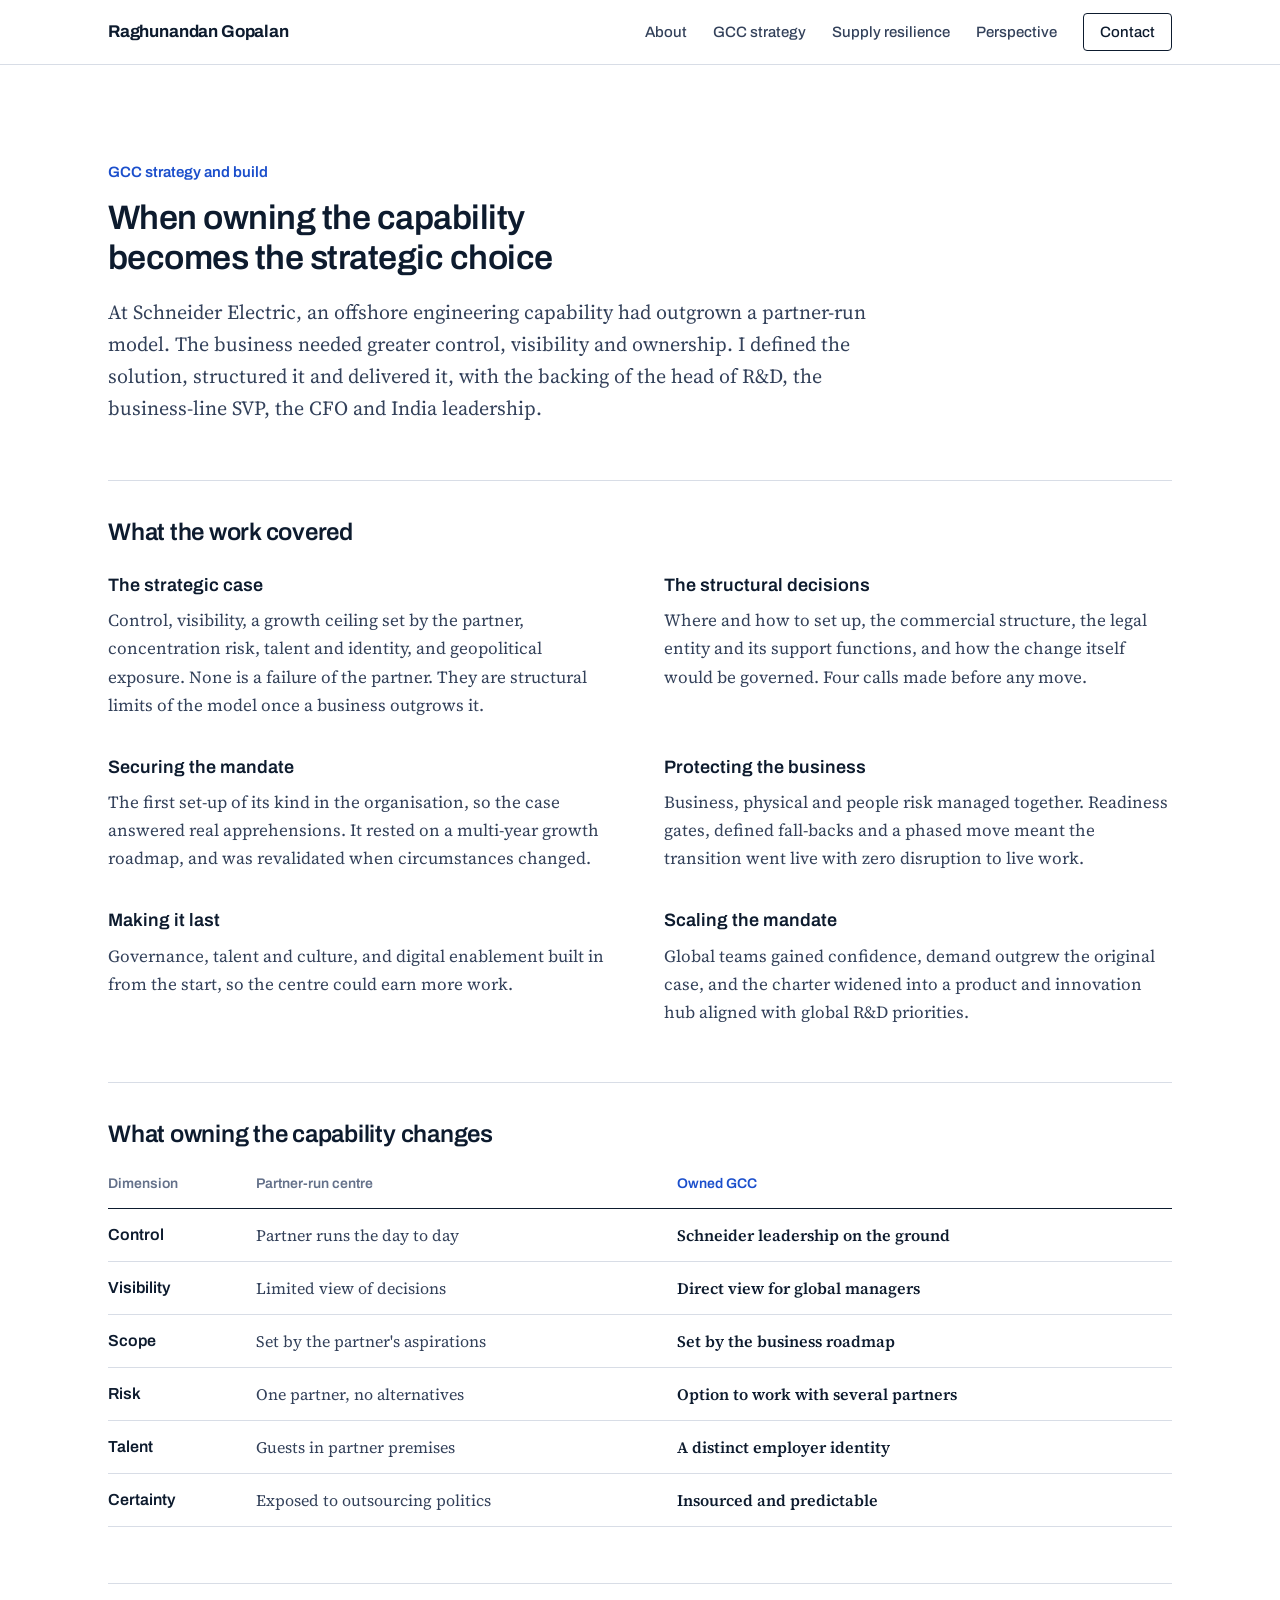
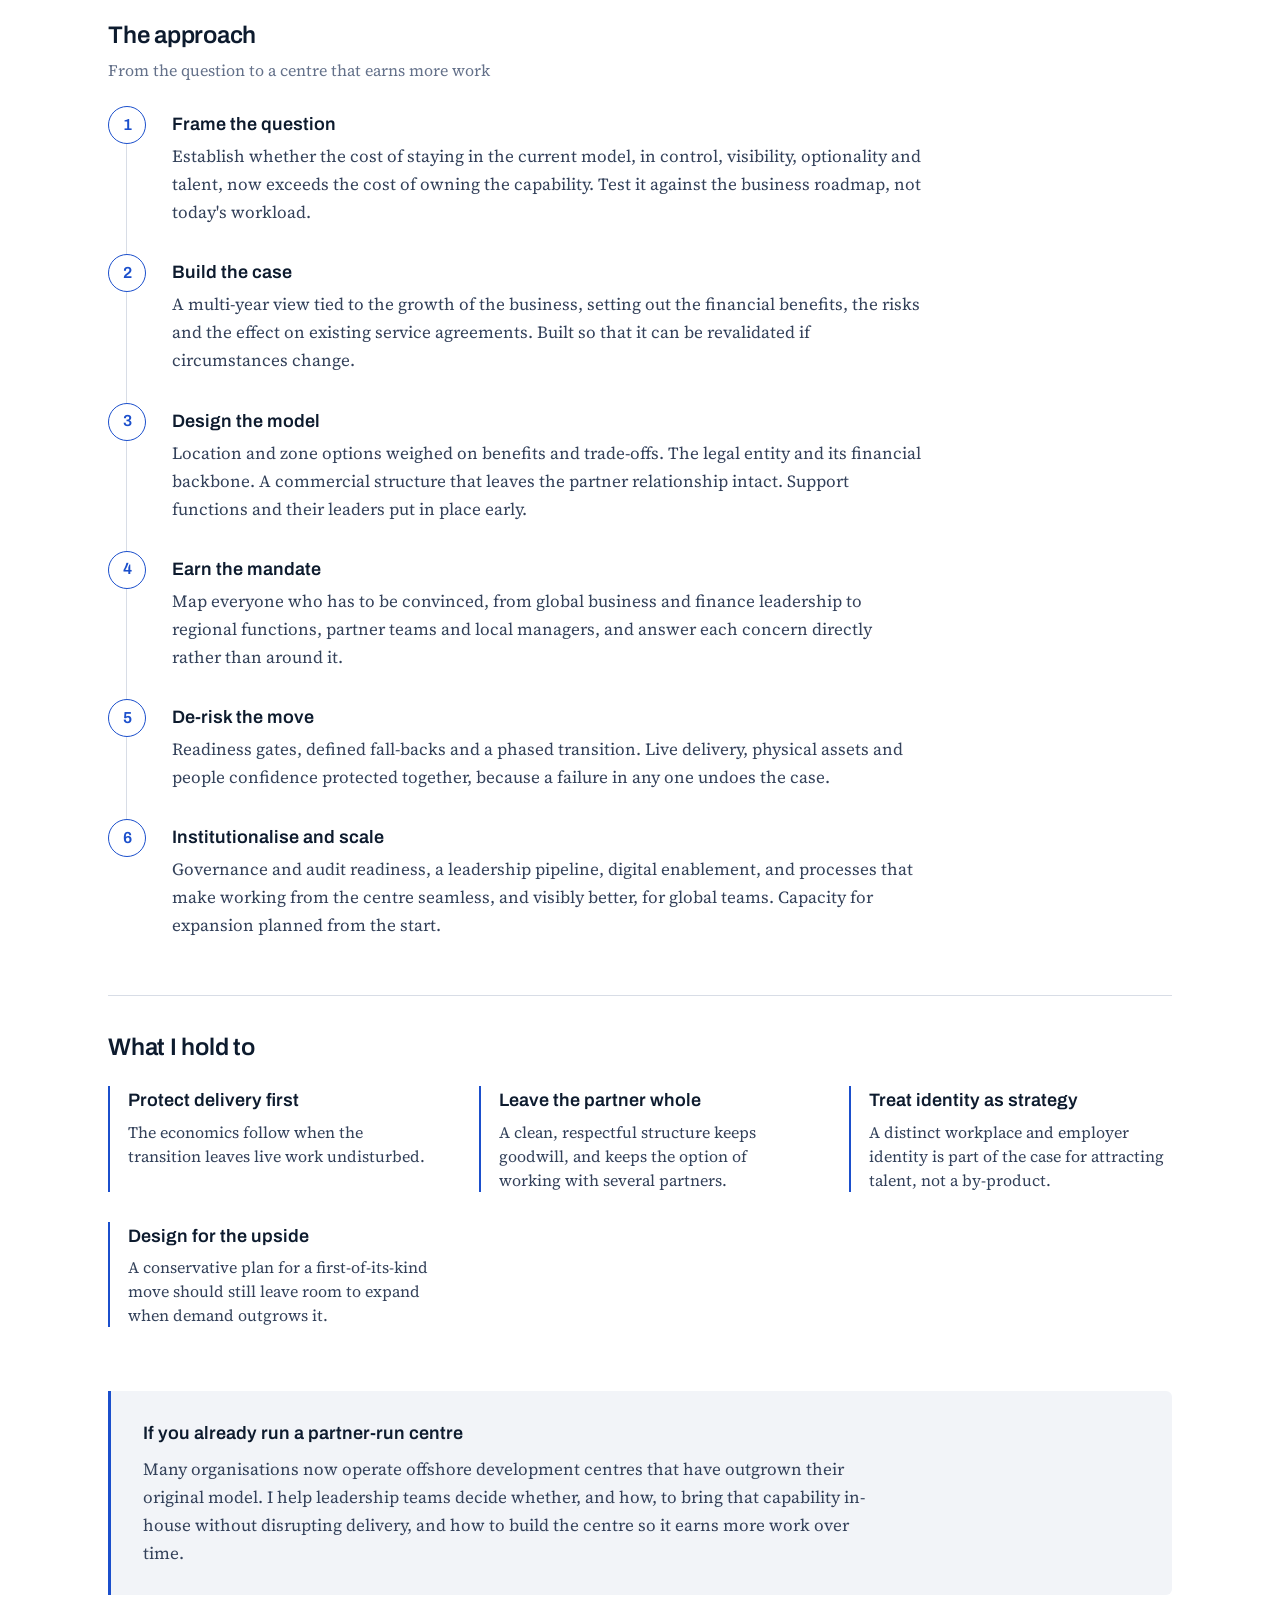
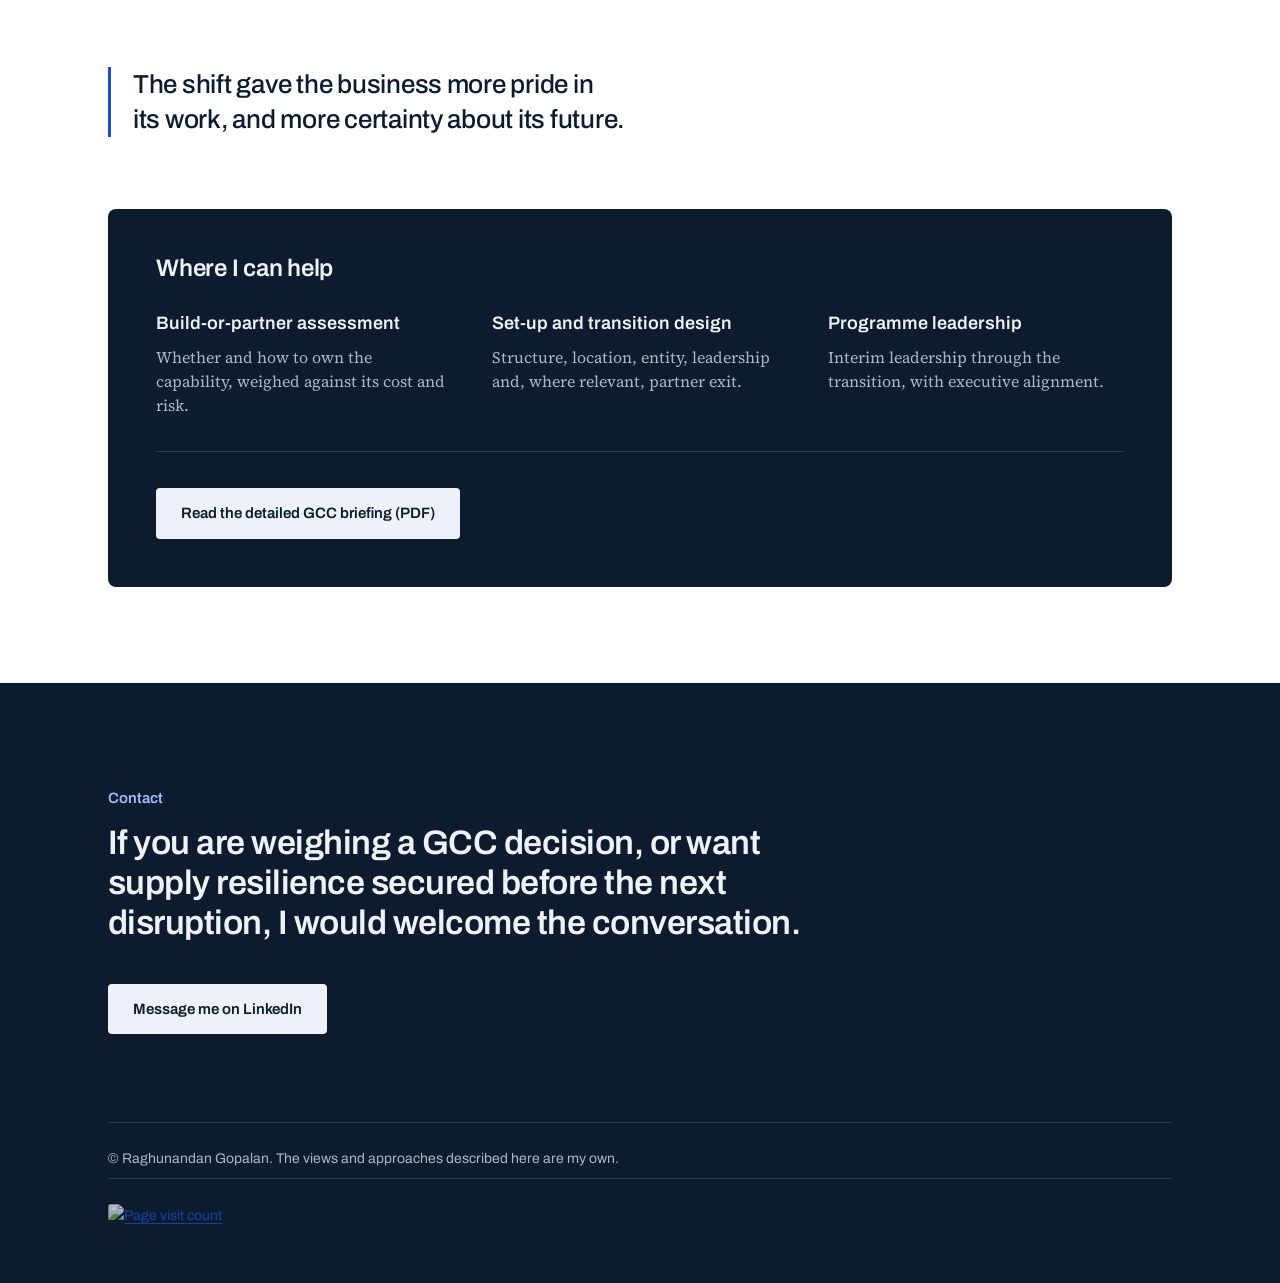
==== gcc.html @ fed74bd0 "Add files via upload" ====
<!doctype html>
<html lang="en">
<head>
<meta charset="utf-8">
<meta name="viewport" content="width=device-width, initial-scale=1">
<title>GCC Strategy and Build | Raghunandan Gopalan</title>
<meta name="description" content="How Schneider Electric moved a business line’s India work from a partner-run centre to an owned Global Capability Center, and the approach behind it.">
<meta name="color-scheme" content="light dark">
<link rel="icon" href="data:image/svg+xml,%3Csvg xmlns='http://www.w3.org/2000/svg' viewBox='0 0 64 64'%3E%3Crect width='64' height='64' rx='10' fill='%230D1B2E'/%3E%3Ctext x='32' y='42' font-family='Arial,sans-serif' font-weight='700' font-size='26' fill='%23fff' text-anchor='middle'%3ERG%3C/text%3E%3C/svg%3E">
<link rel="preconnect" href="https://fonts.googleapis.com">
<link rel="preconnect" href="https://fonts.gstatic.com" crossorigin>
<link href="https://fonts.googleapis.com/css2?family=Archivo:wght@500;600;700&family=Source+Serif+4:opsz,wght@8..60,400;8..60,600&display=swap" rel="stylesheet">
<style>
:root{--paper:#fff;--wash:#F2F4F8;--ink:#0D1B2E;--body:#33415A;--muted:#64718A;--rule:#D8DDE6;--accent:#1B4FCC;--on-accent:#fff;--deep:#0D1B2E;--on-deep:#EEF2F8;--on-deep-muted:#A9B6CB;--deep-rule:#2A3A54;--deep-accent:#9DBBFF}
@media (prefers-color-scheme:dark){:root{--paper:#0B1420;--wash:#101C2C;--ink:#EEF2F8;--body:#C0CADA;--muted:#8E9BB2;--rule:#233349;--accent:#9DBBFF;--on-accent:#0B1420;--deep:#070E18}}
*{box-sizing:border-box;margin:0;padding:0}
html{scroll-behavior:smooth;-webkit-text-size-adjust:100%}
@media (prefers-reduced-motion:reduce){html{scroll-behavior:auto}}
body{background:var(--paper);color:var(--body);font-family:'Source Serif 4',Georgia,serif;font-size:18px;line-height:1.65}
h1,h2,h3,strong,dt,th,.btn,.kicker,.top,.small{font-family:'Archivo','Helvetica Neue',Arial,sans-serif}
h1,h2,h3,strong,dt{color:var(--ink)}
a{color:var(--accent);text-underline-offset:3px}
main a:not(.btn),footer a:not(.btn){text-decoration:underline}
.areas a,.next a{text-decoration:none}
.areas a .go{text-decoration:underline}
:focus-visible{outline:2px solid var(--accent);outline-offset:3px;border-radius:2px}
.wrap{max-width:1120px;margin:0 auto;padding:0 28px}
[id]{scroll-margin-top:84px}

.top{position:sticky;top:0;z-index:10;background:var(--paper);border-bottom:1px solid var(--rule);font-size:15px}
.top .wrap{display:flex;justify-content:space-between;align-items:center;gap:20px;min-height:64px}
.top a{text-decoration:none;color:var(--body)}
.top a:hover{color:var(--accent)}
.top .name{font-weight:700;color:var(--ink);font-size:17px;letter-spacing:-.01em}
.top nav{display:flex;align-items:center;gap:26px;font-weight:500}
.top nav a.pill{border:1px solid var(--ink);color:var(--ink);padding:7px 16px;border-radius:4px}
.top nav a.pill:hover{background:var(--ink);color:var(--paper)}

.hero{background:var(--deep);color:var(--on-deep-muted)}
.hero .wrap{padding-top:84px;padding-bottom:88px}
.hero .role{font-family:'Archivo',sans-serif;font-weight:500;font-size:16px;color:var(--deep-accent);margin-bottom:22px}
h1{color:var(--on-deep);font-weight:600;font-size:clamp(32px,4.2vw,48px);line-height:1.12;letter-spacing:-.02em;max-width:19em;text-wrap:balance}
.hero .lead{color:var(--on-deep-muted);margin-top:30px}
.lead{font-size:clamp(18px,1.6vw,20px);line-height:1.6;max-width:40em}
.cta{display:flex;flex-wrap:wrap;gap:14px;margin-top:40px}
.btn{display:inline-block;font-weight:600;font-size:15.5px;text-decoration:none;padding:13px 24px;border-radius:4px;border:1.5px solid transparent}
.btn.primary{background:var(--accent);color:var(--on-accent)}
.btn.primary:hover{filter:brightness(1.12)}
.btn.light{background:var(--on-deep);color:#0D1B2E}
.btn.light:hover{background:#fff}
.btn.ghost{border-color:var(--deep-rule);color:var(--on-deep)}
.btn.ghost:hover{border-color:var(--on-deep)}

section{padding:96px 0}
.tint{background:var(--wash)}
.kicker{font-weight:600;font-size:15px;color:var(--accent);margin-bottom:14px}
h2{font-weight:600;font-size:clamp(26px,3vw,34px);line-height:1.18;letter-spacing:-.015em;max-width:24em;margin-bottom:18px;text-wrap:balance}
h3{font-weight:600;font-size:24px;line-height:1.25;letter-spacing:-.01em}

.areas{display:grid;grid-template-columns:1fr 1fr;margin-top:56px;border-top:2px solid var(--ink)}
.areas a{display:block;text-decoration:none;color:inherit;padding:32px 40px 34px 0;border-bottom:1px solid var(--rule)}
.areas a+a{padding-left:40px;padding-right:0;border-left:1px solid var(--rule)}
.areas h3{font-size:24px;margin-bottom:10px}
.areas a:hover h3{color:var(--accent)}
.areas p{font-size:17px}
.areas .result{margin-top:18px;font-family:'Archivo',sans-serif;font-weight:600;font-size:15px;color:var(--ink)}
.areas .go{display:inline-block;margin-top:16px;font-family:'Archivo',sans-serif;font-weight:600;font-size:15px;color:var(--accent);text-decoration:underline;text-underline-offset:4px}

.row{display:grid;grid-template-columns:minmax(0,1fr);gap:24px;margin-top:56px;padding-top:36px;border-top:1px solid var(--rule)}
.row-head p{font-size:16px;line-height:1.45;color:var(--muted);margin-top:8px}
.facts{display:grid;grid-template-columns:1fr 1fr;gap:34px 48px}
.facts dt{font-weight:600;font-size:18px;margin-bottom:6px}
.facts dd{font-size:17px}
.steps{list-style:none;counter-reset:s;max-width:48em}
.steps li{counter-increment:s;display:grid;grid-template-columns:44px minmax(0,1fr);gap:20px;padding-bottom:28px;position:relative}
.steps li::before{content:counter(s);font-family:'Archivo',sans-serif;font-weight:600;font-size:16px;width:36px;height:36px;border:1.5px solid var(--accent);color:var(--accent);background:var(--paper);border-radius:50%;display:flex;align-items:center;justify-content:center;position:relative;z-index:1}
.tint .steps li::before{background:var(--wash)}
.steps li::after{content:"";position:absolute;left:17.5px;top:36px;bottom:0;width:1px;background:var(--rule)}
.steps li:last-child{padding-bottom:0}.steps li:last-child::after{display:none}
.steps strong{display:block;font-size:18px;font-weight:600;line-height:36px}
.steps p{font-size:17px}
.principles{list-style:none;display:grid;grid-template-columns:repeat(auto-fit,minmax(280px,1fr));gap:30px 48px}
.principles li{border-left:2px solid var(--accent);padding-left:18px}
.principles strong{display:block;font-size:18px;font-weight:600;margin-bottom:4px}
.principles span{display:block;font-size:16.5px;line-height:1.55}
.table-scroll{overflow-x:auto}
.levers{width:100%;min-width:560px;border-collapse:collapse;font-size:16.5px;line-height:1.5}
.levers th,.levers td{text-align:left;vertical-align:top;padding:14px 20px 14px 0;border-bottom:1px solid var(--rule)}
.levers thead th{font-size:14px;font-weight:600;color:var(--muted);border-bottom:1.5px solid var(--ink);padding-top:0}
.levers td:first-child{font-family:'Archivo',sans-serif;font-weight:600;color:var(--ink);white-space:nowrap}
.note{margin-top:64px;background:var(--wash);border-left:3px solid var(--accent);padding:28px 32px;border-radius:0 6px 6px 0}
.note strong{display:block;font-size:18px;margin-bottom:6px}
.note p{max-width:44em;font-size:17px}
.callout{margin:72px 0 0;font-family:'Archivo',sans-serif;font-weight:500;font-size:clamp(21px,2.2vw,26px);line-height:1.35;letter-spacing:-.01em;color:var(--ink);max-width:30em;border-left:3px solid var(--accent);padding-left:22px;text-wrap:balance}
.panel{margin-top:72px;background:var(--deep);color:var(--on-deep-muted);border-radius:8px;padding:44px 48px 48px}
.panel h3{color:var(--on-deep);font-size:24px;margin-bottom:26px}
.help{list-style:none;display:grid;grid-template-columns:repeat(auto-fit,minmax(220px,1fr));gap:28px 40px;margin-bottom:36px;padding-bottom:34px;border-bottom:1px solid var(--deep-rule)}
.help strong{display:block;color:var(--on-deep);font-size:18px;font-weight:600;margin-bottom:6px}
.help span{display:block;font-size:16.5px;line-height:1.55}

.split{display:grid;grid-template-columns:minmax(0,1fr);gap:18px}
.split h2{margin:0}
.split p{max-width:40em}.split p+p{margin-top:18px}

footer{background:var(--deep);color:var(--on-deep-muted);padding:104px 0 56px}
footer .kicker{color:var(--deep-accent)}
footer h2{color:var(--on-deep);max-width:26em}
footer .small{margin-top:88px;padding-top:24px;border-top:1px solid var(--deep-rule);font-size:14px}

@media (max-width:860px){
  body{font-size:17px}
  .wrap{padding:0 22px}
  .top nav{gap:16px}.top nav a.hide-s{display:none}
  .hero .wrap{padding-top:64px;padding-bottom:72px}
  section{padding:64px 0}
  .areas{grid-template-columns:1fr}
  .areas a,.areas a+a{padding:28px 0;border-left:0}
  .row,.split{grid-template-columns:minmax(0,1fr);gap:22px}
  .row{margin-top:48px}
  .facts{grid-template-columns:1fr;gap:26px}
  .panel{padding:30px 24px 32px}
  .note{padding:24px 22px}
  footer{padding:72px 0 40px}
}

.flow{list-style:none;display:grid;grid-template-columns:repeat(4,minmax(0,1fr));gap:40px}
.flow li{position:relative;border:1px solid var(--rule);border-radius:6px;padding:20px 20px 22px;background:var(--paper)}
.flow li:not(:last-child)::after{content:"";position:absolute;right:-27px;top:50%;width:11px;height:11px;border-top:2px solid var(--accent);border-right:2px solid var(--accent);transform:translateY(-50%) rotate(45deg)}
.flow li:last-child{background:var(--deep);border-color:var(--deep);color:var(--on-deep-muted)}
.flow li:last-child strong{color:var(--on-deep)}
.flow strong{display:block;font-size:17px;font-weight:600;line-height:1.3;margin-bottom:8px}
.flow span{display:block;font-size:16px;line-height:1.5}
.figure-note{margin-top:22px;font-size:17px;max-width:46em}
.compare td:last-child{color:var(--ink);font-weight:600}
.compare thead th:last-child{color:var(--accent)}
@media (max-width:860px){.flow{grid-template-columns:1fr;gap:34px}.flow li:not(:last-child)::after{right:auto;left:50%;top:auto;bottom:-23px;transform:translateX(-50%) rotate(135deg)}}

/* one type scale for both pages */
body{font-size:17px}
strong{font-weight:600}
.facts dt,.steps strong,.principles strong,.flow strong,.help strong,.next strong,.note strong{font-size:18px;font-weight:600}
.prose p{max-width:46em}.prose p+p{margin-top:18px}
.facts dd,.steps p,.note p,.split p,.prose p,.figure-note,.areas p{font-size:17px;line-height:1.65}
.principles span,.help span,.flow span,.next span,.levers,.glance dd,.row-head p{font-size:16px;line-height:1.5}
.kicker,.hero .role,.top,.btn,.areas .go,.areas .result{font-size:15px;line-height:1.5}
.hero .role{font-weight:600}
</style>
</head>
<body id="top">
<header class="top"><div class="wrap">
  <a class="name" href="index.html">Raghunandan Gopalan</a>
  <nav aria-label="Pages">
    <a class="hide-s" href="index.html">About</a>
    <a class="hide-s" href="gcc.html" aria-current="page">GCC strategy</a>
    <a class="hide-s" href="supply.html">Supply resilience</a>
    <a class="hide-s" href="perspective.html">Perspective</a>
    <a class="pill" href="#contact">Contact</a>
  </nav>
</div></header>
<main>
<section class="area"><div class="wrap">
<p class="kicker">GCC strategy and build</p><h2>When owning the capability becomes the strategic choice</h2><p class="lead">At Schneider Electric, an offshore engineering capability had outgrown a partner-run model. The business needed greater control, visibility and ownership. I defined the solution, structured it and delivered it, with the backing of the head of R&amp;D, the business-line SVP, the CFO and India leadership.</p>
<div class="row"><div class="row-head"><h3>What the work covered</h3></div><div class="row-body"><dl class="facts"><div><dt>The strategic case</dt><dd>Control, visibility, a growth ceiling set by the partner, concentration risk, talent and identity, and geopolitical exposure. None is a failure of the partner. They are structural limits of the model once a business outgrows it.</dd></div><div><dt>The structural decisions</dt><dd>Where and how to set up, the commercial structure, the legal entity and its support functions, and how the change itself would be governed. Four calls made before any move.</dd></div><div><dt>Securing the mandate</dt><dd>The first set-up of its kind in the organisation, so the case answered real apprehensions. It rested on a multi-year growth roadmap, and was revalidated when circumstances changed.</dd></div><div><dt>Protecting the business</dt><dd>Business, physical and people risk managed together. Readiness gates, defined fall-backs and a phased move meant the transition went live with zero disruption to live work.</dd></div><div><dt>Making it last</dt><dd>Governance, talent and culture, and digital enablement built in from the start, so the centre could earn more work.</dd></div><div><dt>Scaling the mandate</dt><dd>Global teams gained confidence, demand outgrew the original case, and the charter widened into a product and innovation hub aligned with global R&amp;D priorities.</dd></div></dl></div></div>
<div class="row"><div class="row-head"><h3>What owning the capability changes</h3></div><div class="row-body"><div class="table-scroll"><table class="levers compare">
<thead><tr><th scope="col">Dimension</th><th scope="col">Partner-run centre</th><th scope="col">Owned GCC</th></tr></thead><tbody>
<tr><td>Control</td><td>Partner runs the day to day</td><td>Schneider leadership on the ground</td></tr>
<tr><td>Visibility</td><td>Limited view of decisions</td><td>Direct view for global managers</td></tr>
<tr><td>Scope</td><td>Set by the partner's aspirations</td><td>Set by the business roadmap</td></tr>
<tr><td>Risk</td><td>One partner, no alternatives</td><td>Option to work with several partners</td></tr>
<tr><td>Talent</td><td>Guests in partner premises</td><td>A distinct employer identity</td></tr>
<tr><td>Certainty</td><td>Exposed to outsourcing politics</td><td>Insourced and predictable</td></tr>
</tbody></table></div></div></div>
<div class="row"><div class="row-head"><h3>The approach</h3><p>From the question to a centre that earns more work</p></div><div class="row-body"><ol class="steps"><li><div><strong>Frame the question</strong><p>Establish whether the cost of staying in the current model, in control, visibility, optionality and talent, now exceeds the cost of owning the capability. Test it against the business roadmap, not today's workload.</p></div></li><li><div><strong>Build the case</strong><p>A multi-year view tied to the growth of the business, setting out the financial benefits, the risks and the effect on existing service agreements. Built so that it can be revalidated if circumstances change.</p></div></li><li><div><strong>Design the model</strong><p>Location and zone options weighed on benefits and trade-offs. The legal entity and its financial backbone. A commercial structure that leaves the partner relationship intact. Support functions and their leaders put in place early.</p></div></li><li><div><strong>Earn the mandate</strong><p>Map everyone who has to be convinced, from global business and finance leadership to regional functions, partner teams and local managers, and answer each concern directly rather than around it.</p></div></li><li><div><strong>De-risk the move</strong><p>Readiness gates, defined fall-backs and a phased transition. Live delivery, physical assets and people confidence protected together, because a failure in any one undoes the case.</p></div></li><li><div><strong>Institutionalise and scale</strong><p>Governance and audit readiness, a leadership pipeline, digital enablement, and processes that make working from the centre seamless, and visibly better, for global teams. Capacity for expansion planned from the start.</p></div></li></ol></div></div>
<div class="row"><div class="row-head"><h3>What I hold to</h3></div><div class="row-body"><ul class="principles"><li><strong>Protect delivery first</strong><span>The economics follow when the transition leaves live work undisturbed.</span></li><li><strong>Leave the partner whole</strong><span>A clean, respectful structure keeps goodwill, and keeps the option of working with several partners.</span></li><li><strong>Treat identity as strategy</strong><span>A distinct workplace and employer identity is part of the case for attracting talent, not a by-product.</span></li><li><strong>Design for the upside</strong><span>A conservative plan for a first-of-its-kind move should still leave room to expand when demand outgrows it.</span></li></ul></div></div>
<aside class="note"><strong>If you already run a partner-run centre</strong><p>Many organisations now operate offshore development centres that have outgrown their original model. I help leadership teams decide whether, and how, to bring that capability in-house without disrupting delivery, and how to build the centre so it earns more work over time.</p></aside>
<blockquote class="callout">The shift gave the business more pride in its work, and more certainty about its future.</blockquote>
<div class="panel"><h3>Where I can help</h3><ul class="help"><li><strong>Build-or-partner assessment</strong><span>Whether and how to own the capability, weighed against its cost and risk.</span></li><li><strong>Set-up and transition design</strong><span>Structure, location, entity, leadership and, where relevant, partner exit.</span></li><li><strong>Programme leadership</strong><span>Interim leadership through the transition, with executive alignment.</span></li></ul><a class="btn light" href="assets/Raghunandan-Gopalan-GCC-Briefing.pdf">Read the detailed GCC briefing (PDF)</a></div>
</div></section>
</main>
<footer id="contact"><div class="wrap">
  <p class="kicker">Contact</p>
  <h2>If you are weighing a GCC decision, or want supply resilience secured before the next disruption, I would welcome the conversation.</h2>
  <div class="cta"><a class="btn light" href="https://www.linkedin.com/in/raghug/" rel="noopener">Message me on LinkedIn</a></div>
  <p class="small">&copy; Raghunandan Gopalan. The views and approaches described here are my own.</p>
  <p class="small" style="margin-top:8px">
    <a href="https://hits.sh/raghu-gopalan.github.io/gcc.html/" style="opacity:.75" rel="noopener">
      <img src="https://hits.sh/raghu-gopalan.github.io/gcc.html.svg?view=total&amp;style=flat-square&amp;label=page%20visits&amp;color=1b4fcc" alt="Page visit count" style="vertical-align:middle;height:16px;border-radius:3px">
    </a>
  </p>
</div></footer>
</body>
</html>
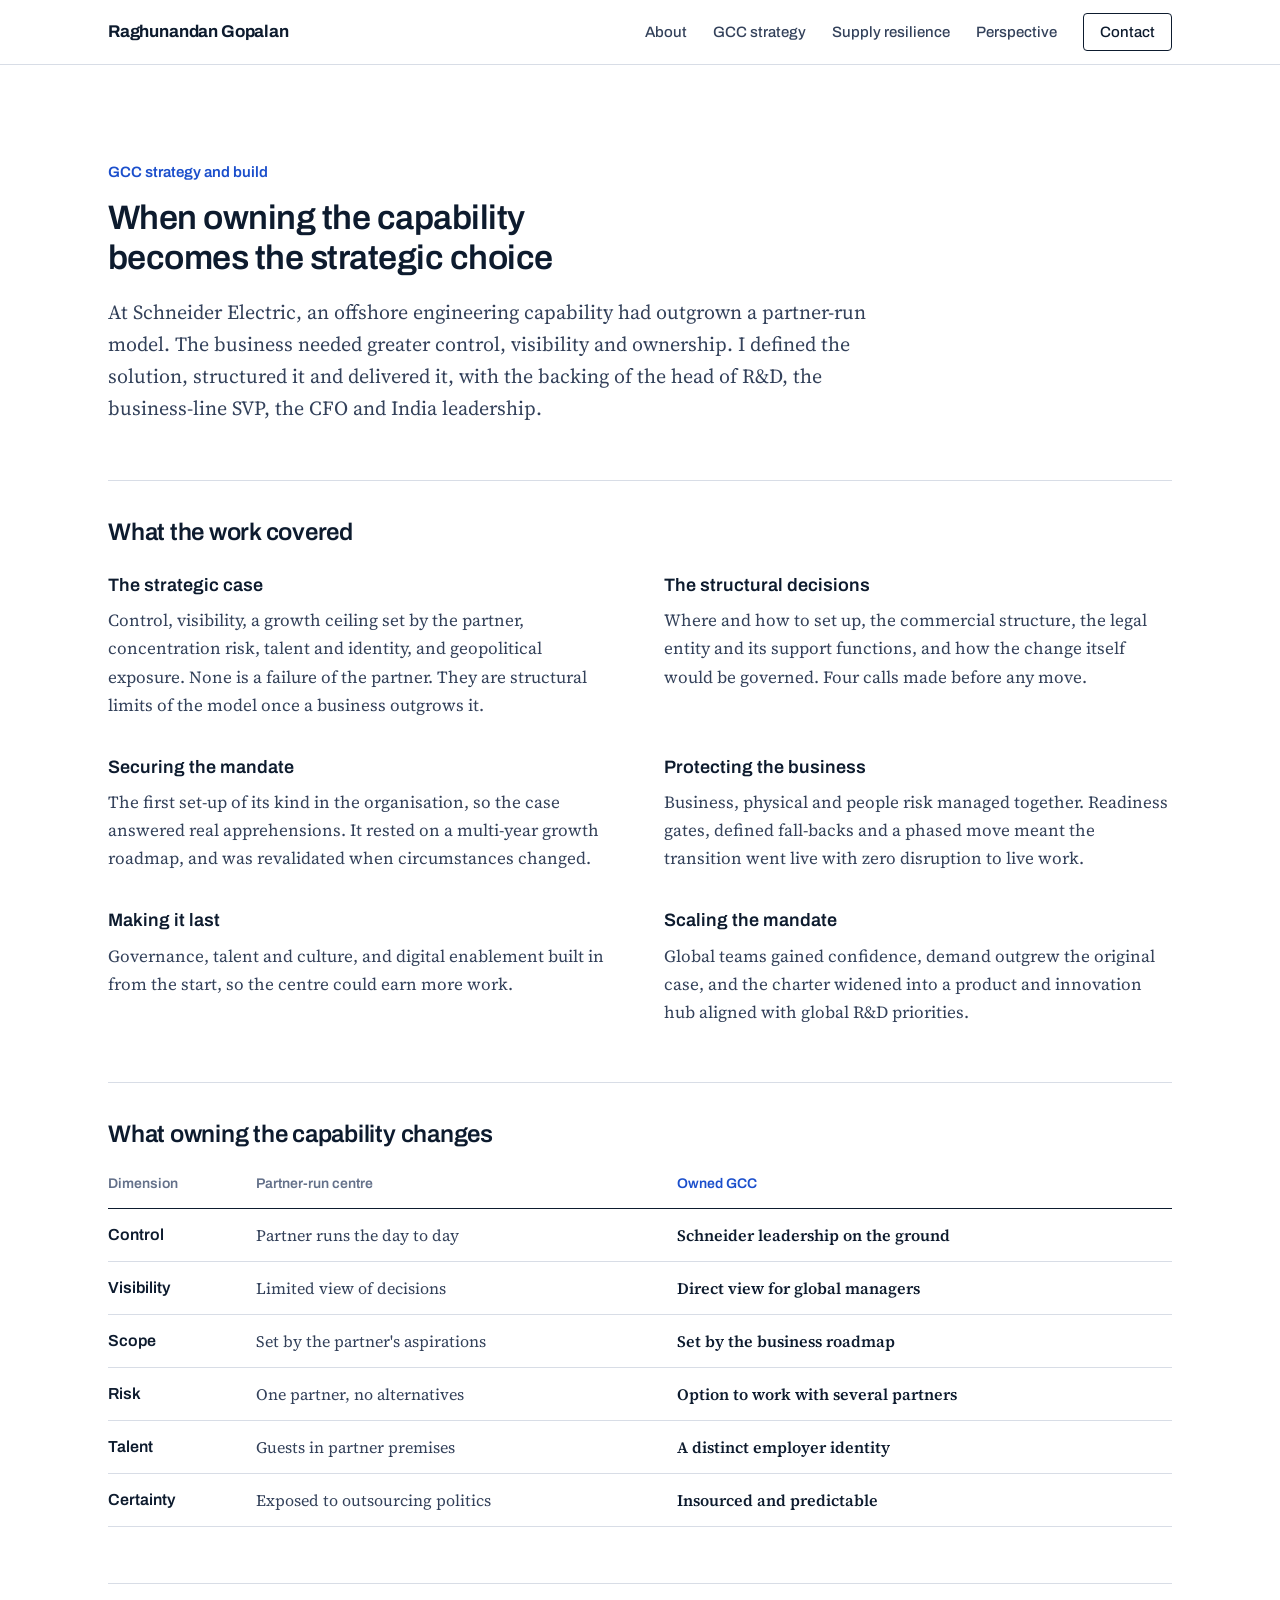
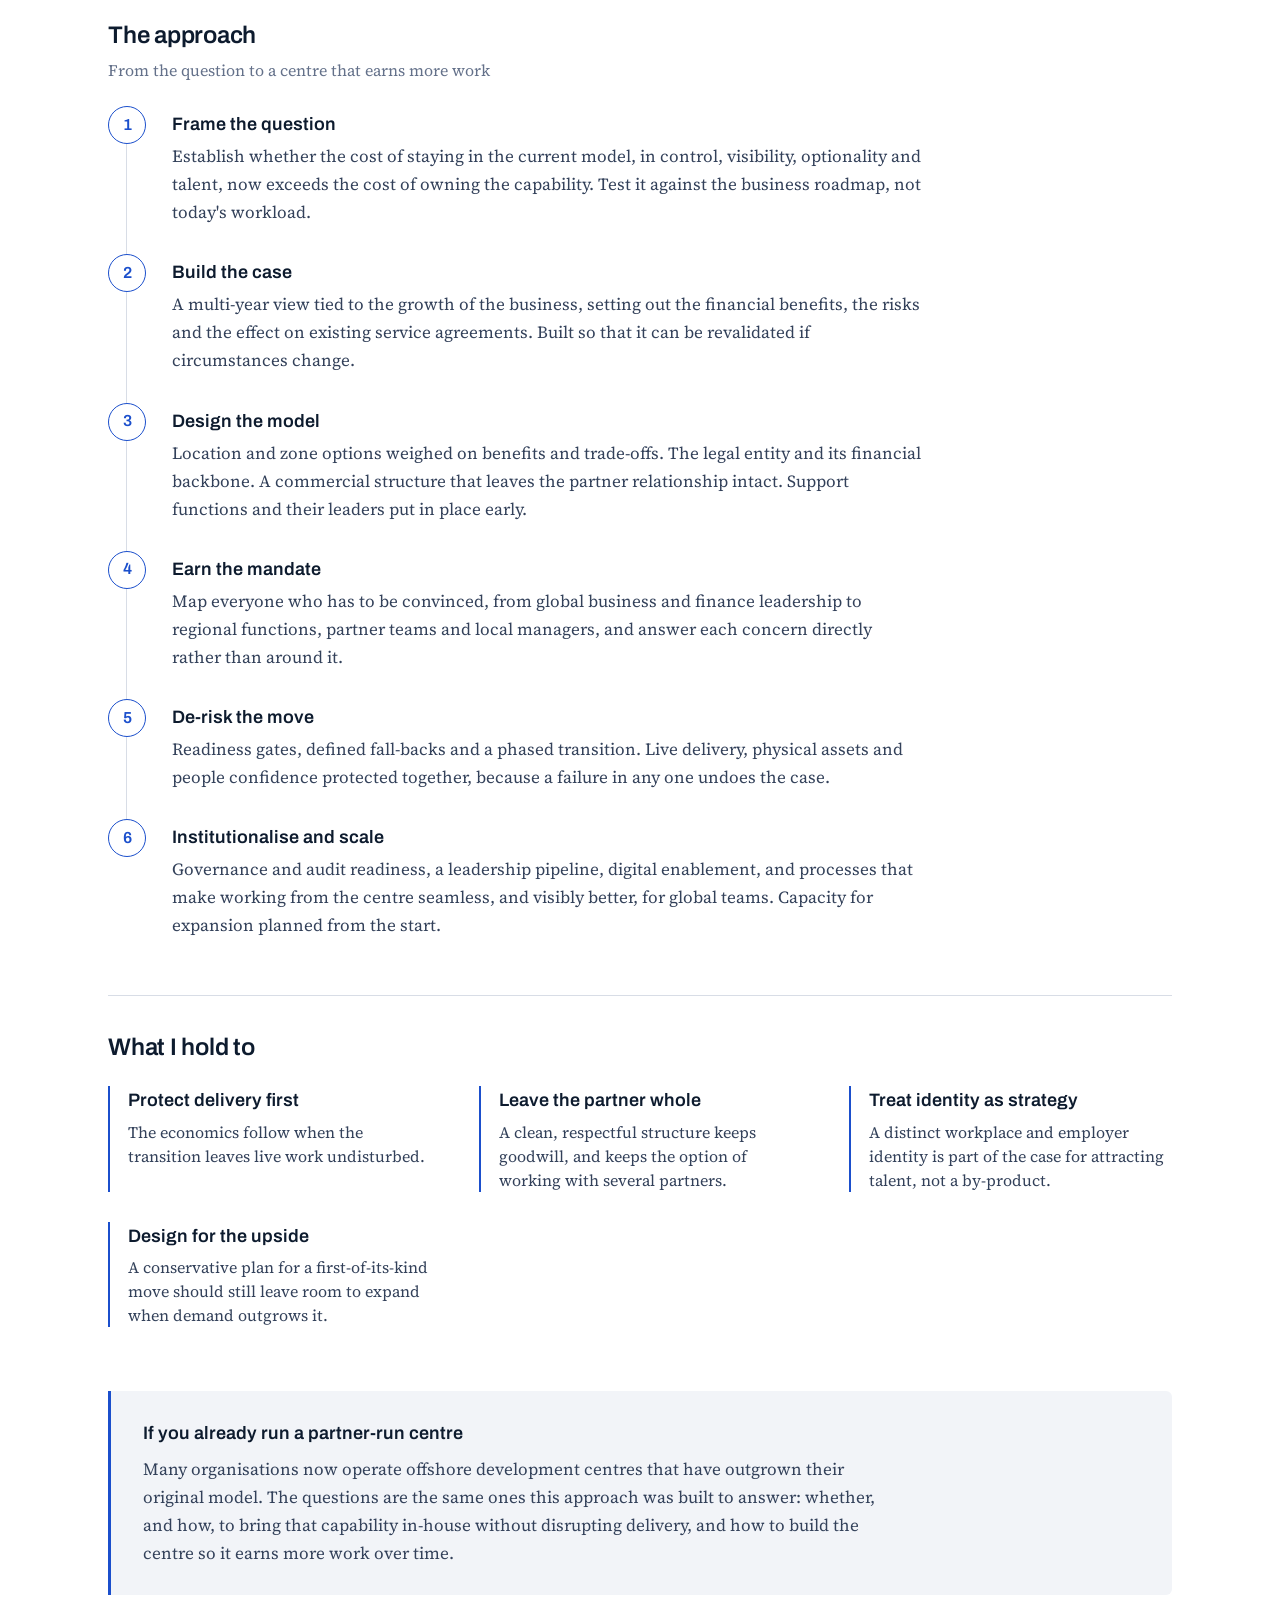
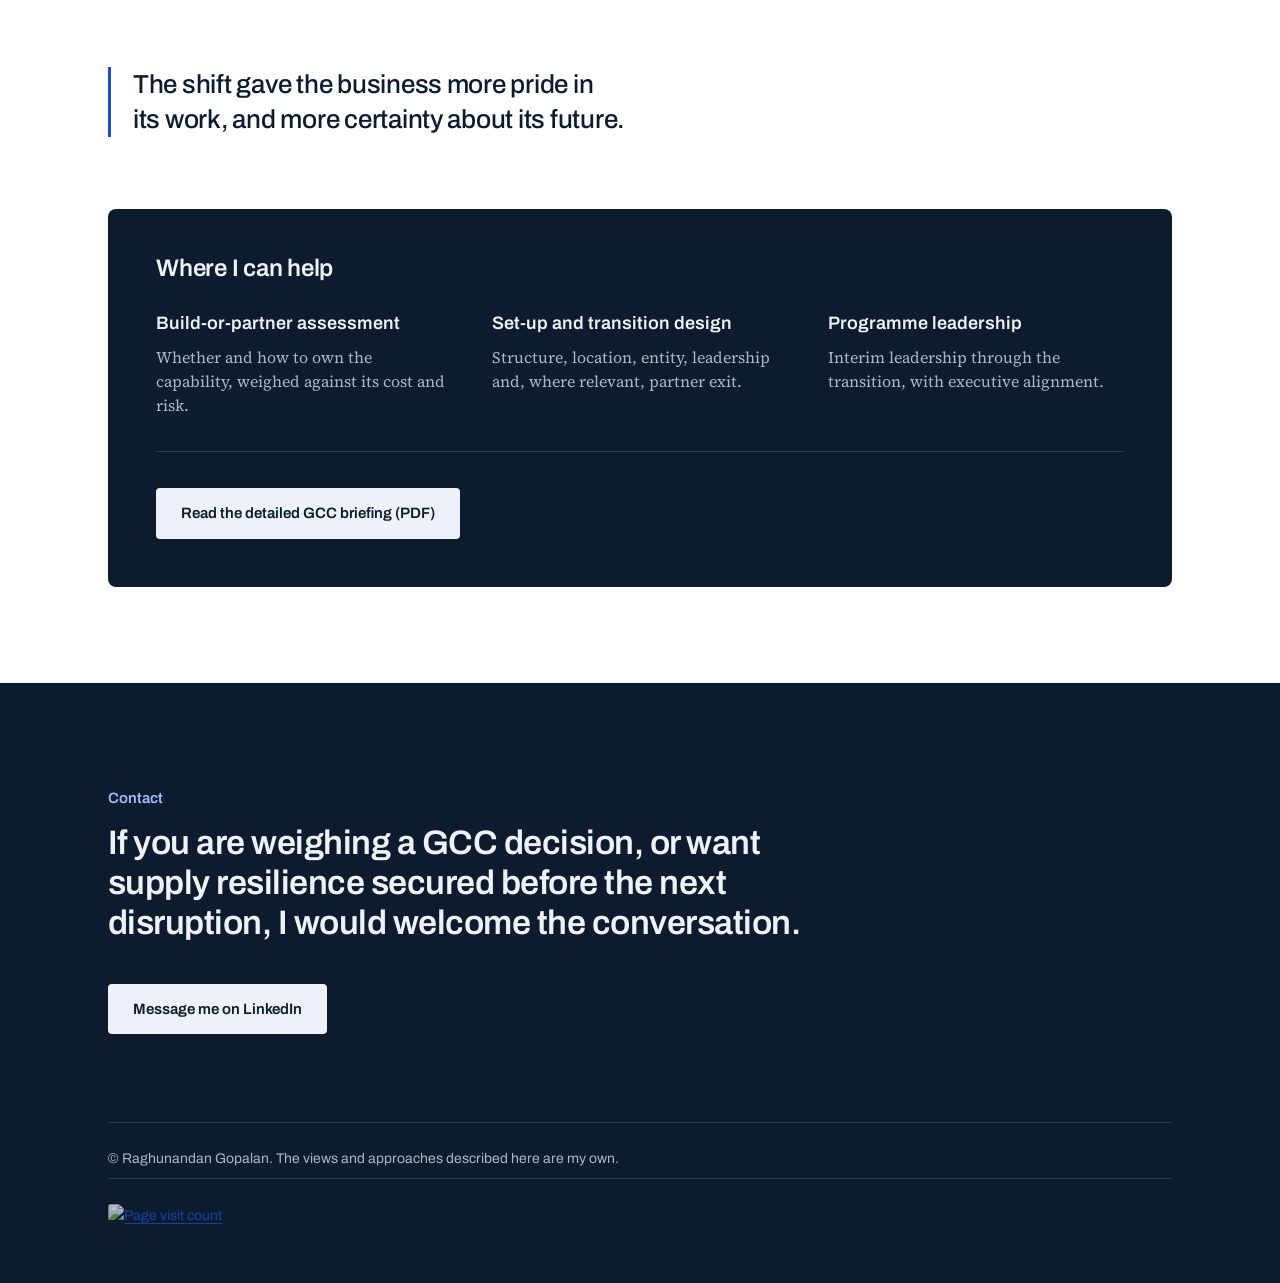
==== commit 03aa8d8f: "Add files via upload" ====
--- a/gcc.html
+++ b/gcc.html
@@ -172,7 +172,7 @@
 </tbody></table></div></div></div>
 <div class="row"><div class="row-head"><h3>The approach</h3><p>From the question to a centre that earns more work</p></div><div class="row-body"><ol class="steps"><li><div><strong>Frame the question</strong><p>Establish whether the cost of staying in the current model, in control, visibility, optionality and talent, now exceeds the cost of owning the capability. Test it against the business roadmap, not today's workload.</p></div></li><li><div><strong>Build the case</strong><p>A multi-year view tied to the growth of the business, setting out the financial benefits, the risks and the effect on existing service agreements. Built so that it can be revalidated if circumstances change.</p></div></li><li><div><strong>Design the model</strong><p>Location and zone options weighed on benefits and trade-offs. The legal entity and its financial backbone. A commercial structure that leaves the partner relationship intact. Support functions and their leaders put in place early.</p></div></li><li><div><strong>Earn the mandate</strong><p>Map everyone who has to be convinced, from global business and finance leadership to regional functions, partner teams and local managers, and answer each concern directly rather than around it.</p></div></li><li><div><strong>De-risk the move</strong><p>Readiness gates, defined fall-backs and a phased transition. Live delivery, physical assets and people confidence protected together, because a failure in any one undoes the case.</p></div></li><li><div><strong>Institutionalise and scale</strong><p>Governance and audit readiness, a leadership pipeline, digital enablement, and processes that make working from the centre seamless, and visibly better, for global teams. Capacity for expansion planned from the start.</p></div></li></ol></div></div>
 <div class="row"><div class="row-head"><h3>What I hold to</h3></div><div class="row-body"><ul class="principles"><li><strong>Protect delivery first</strong><span>The economics follow when the transition leaves live work undisturbed.</span></li><li><strong>Leave the partner whole</strong><span>A clean, respectful structure keeps goodwill, and keeps the option of working with several partners.</span></li><li><strong>Treat identity as strategy</strong><span>A distinct workplace and employer identity is part of the case for attracting talent, not a by-product.</span></li><li><strong>Design for the upside</strong><span>A conservative plan for a first-of-its-kind move should still leave room to expand when demand outgrows it.</span></li></ul></div></div>
-<aside class="note"><strong>If you already run a partner-run centre</strong><p>Many organisations now operate offshore development centres that have outgrown their original model. I help leadership teams decide whether, and how, to bring that capability in-house without disrupting delivery, and how to build the centre so it earns more work over time.</p></aside>
+<aside class="note"><strong>If you already run a partner-run centre</strong><p>Many organisations now operate offshore development centres that have outgrown their original model. The questions are the same ones this approach was built to answer: whether, and how, to bring that capability in-house without disrupting delivery, and how to build the centre so it earns more work over time.</p></aside>
 <blockquote class="callout">The shift gave the business more pride in its work, and more certainty about its future.</blockquote>
 <div class="panel"><h3>Where I can help</h3><ul class="help"><li><strong>Build-or-partner assessment</strong><span>Whether and how to own the capability, weighed against its cost and risk.</span></li><li><strong>Set-up and transition design</strong><span>Structure, location, entity, leadership and, where relevant, partner exit.</span></li><li><strong>Programme leadership</strong><span>Interim leadership through the transition, with executive alignment.</span></li></ul><a class="btn light" href="assets/Raghunandan-Gopalan-GCC-Briefing.pdf">Read the detailed GCC briefing (PDF)</a></div>
 </div></section>
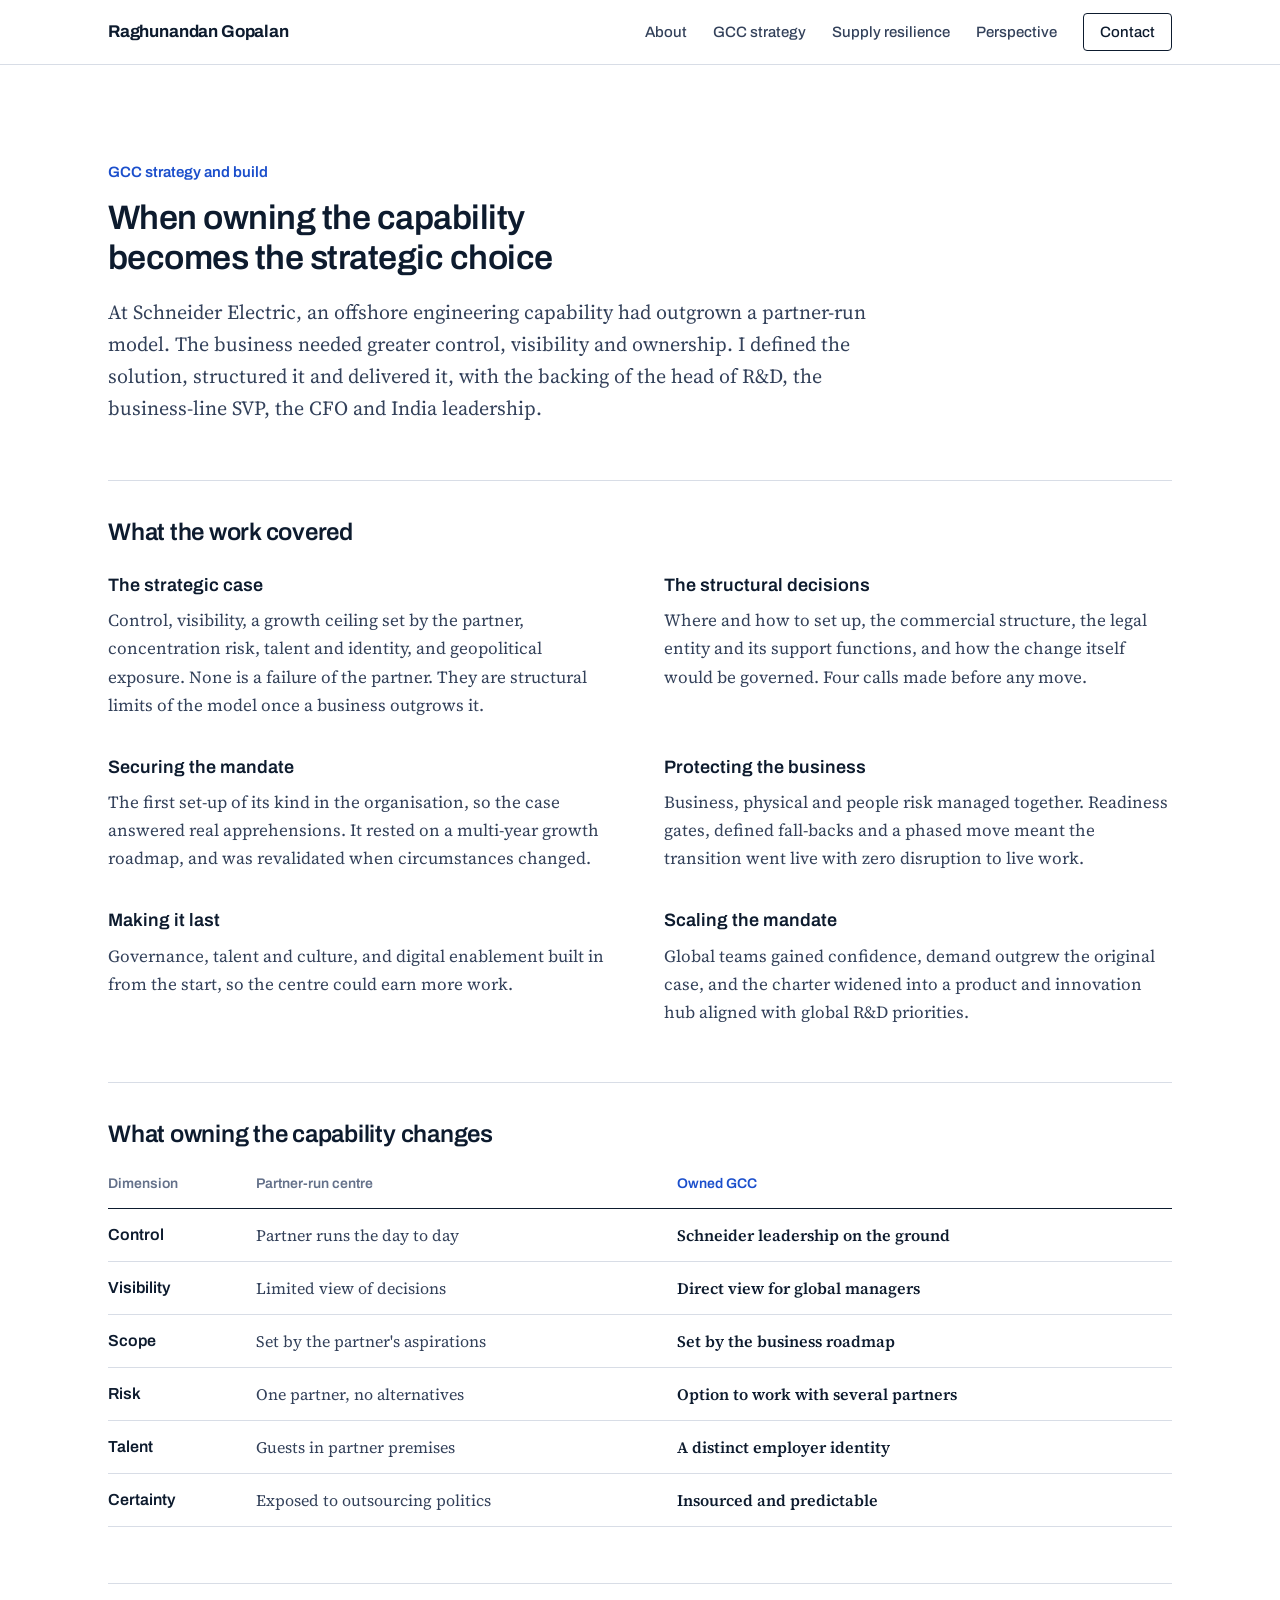
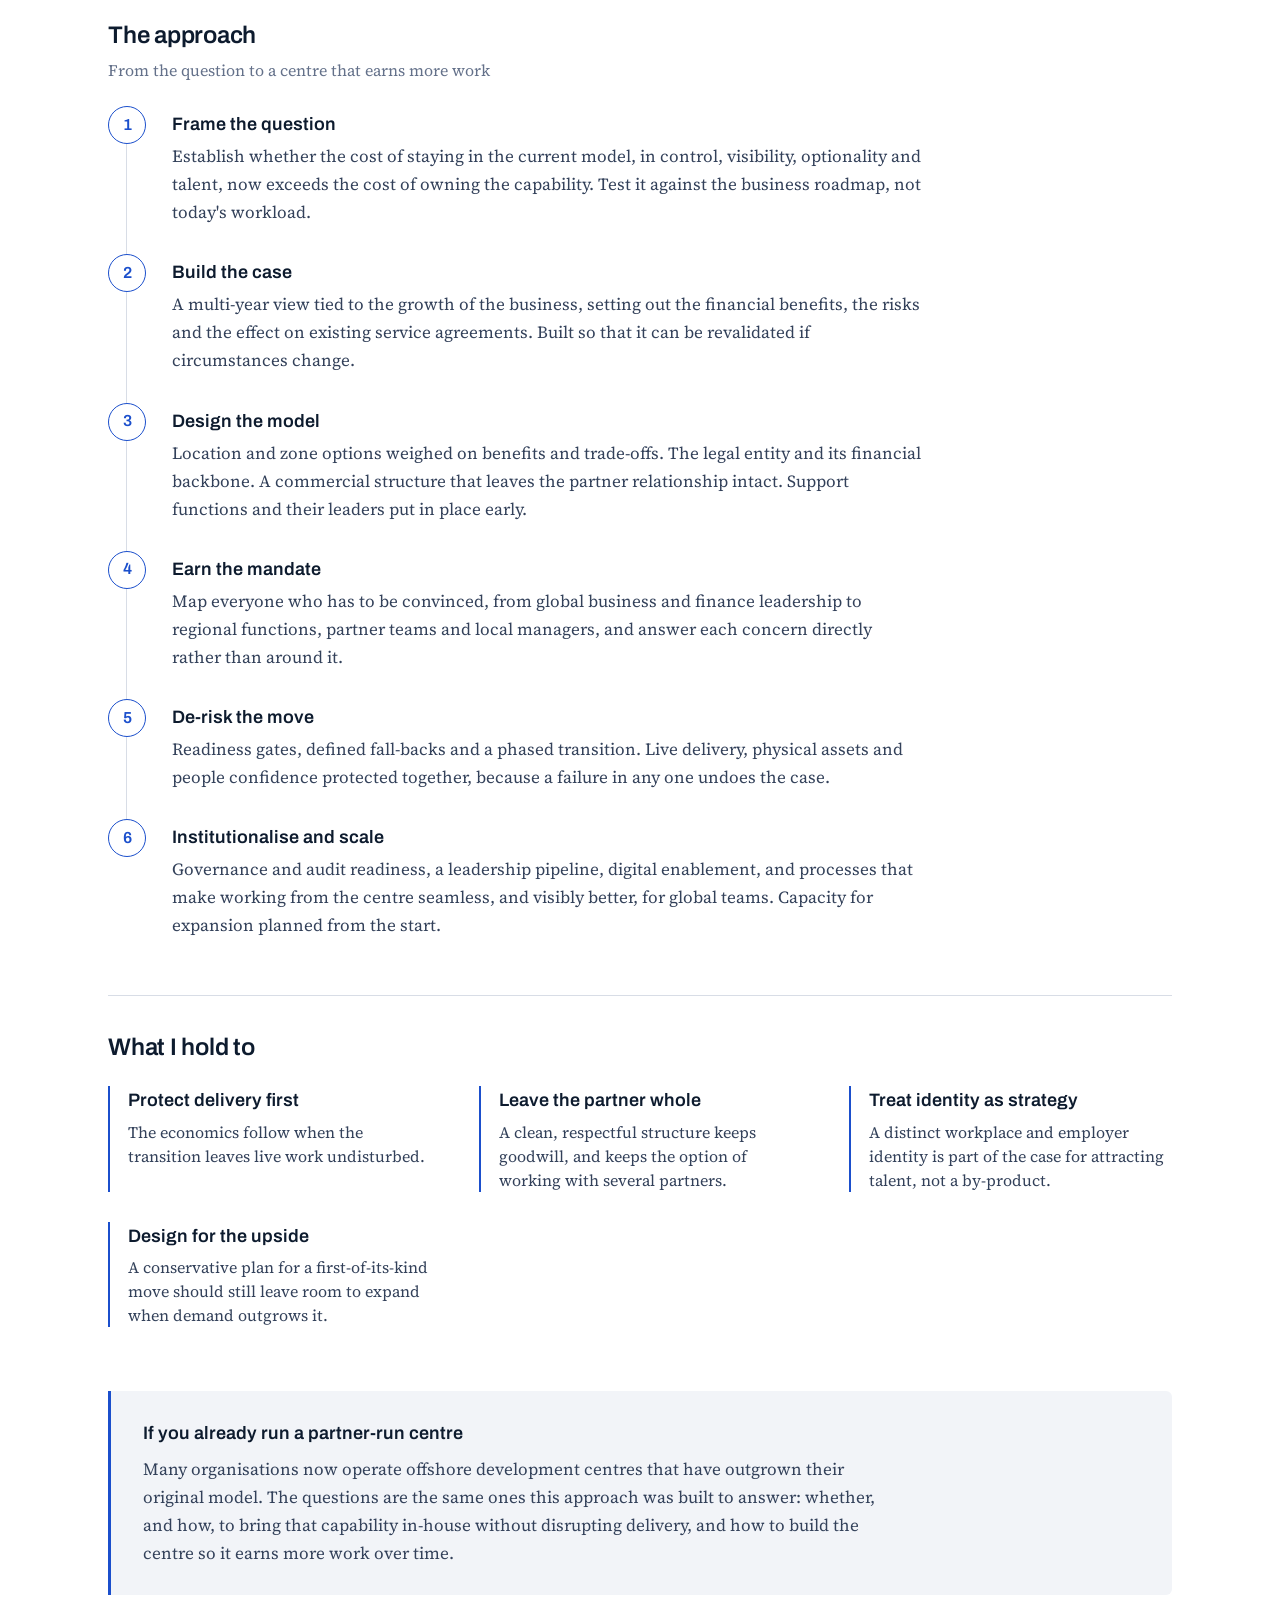
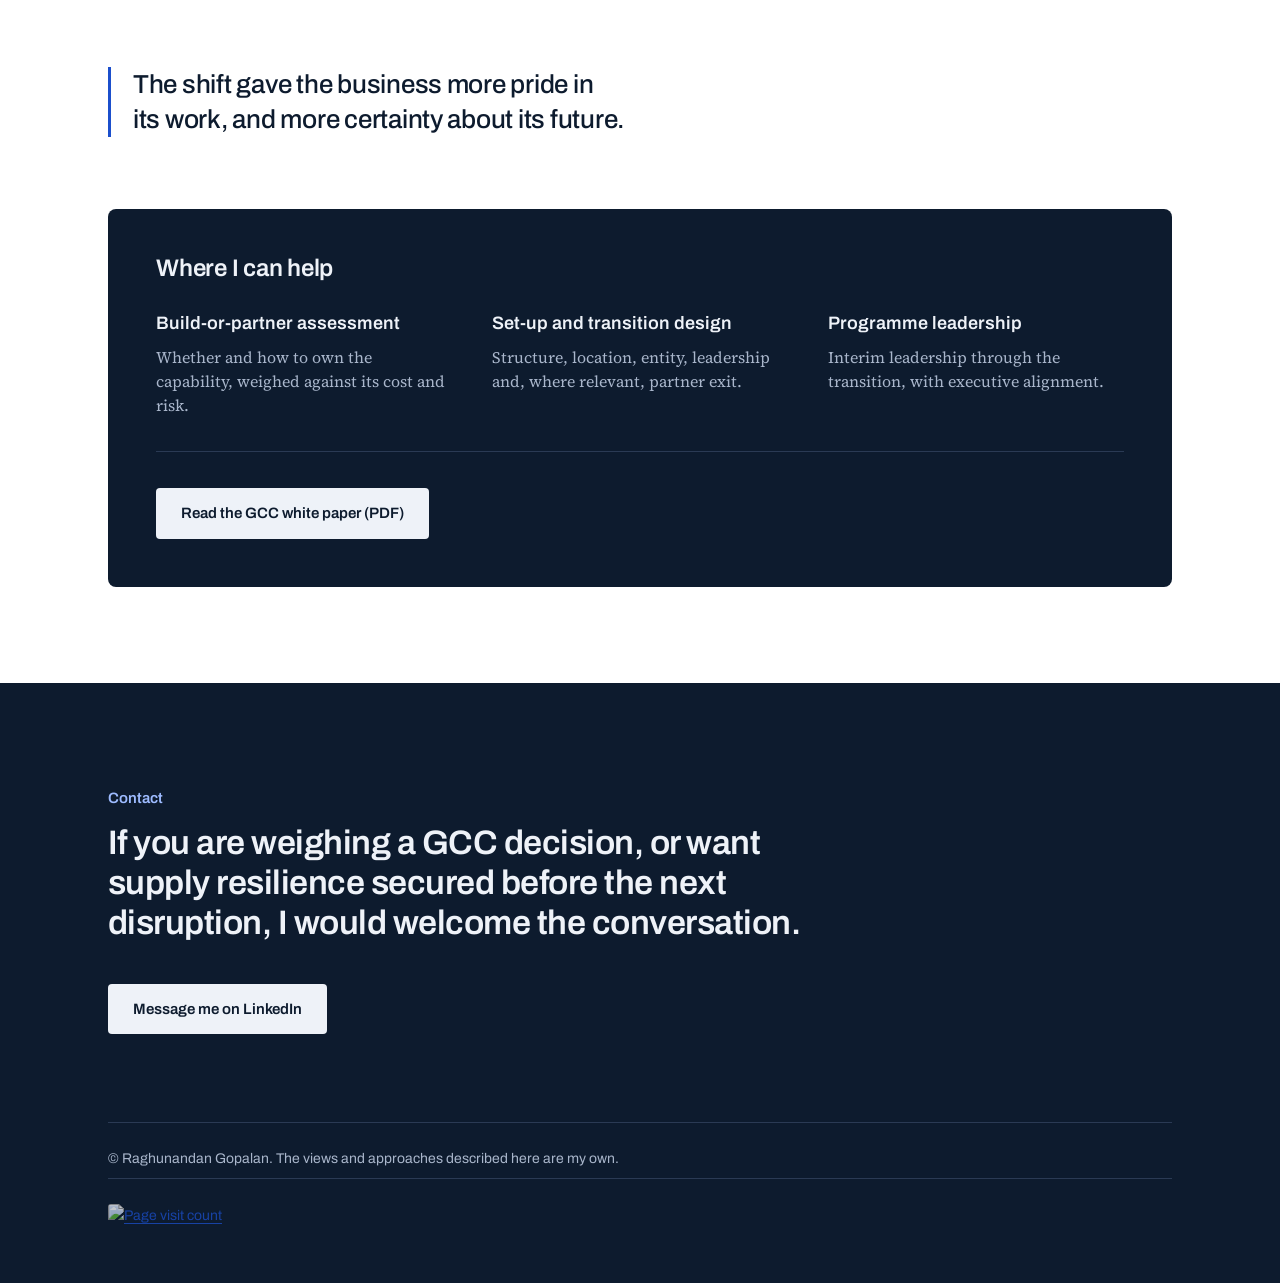
==== commit 547e29b3: "Add files via upload" ====
--- a/gcc.html
+++ b/gcc.html
@@ -174,7 +174,7 @@
 <div class="row"><div class="row-head"><h3>What I hold to</h3></div><div class="row-body"><ul class="principles"><li><strong>Protect delivery first</strong><span>The economics follow when the transition leaves live work undisturbed.</span></li><li><strong>Leave the partner whole</strong><span>A clean, respectful structure keeps goodwill, and keeps the option of working with several partners.</span></li><li><strong>Treat identity as strategy</strong><span>A distinct workplace and employer identity is part of the case for attracting talent, not a by-product.</span></li><li><strong>Design for the upside</strong><span>A conservative plan for a first-of-its-kind move should still leave room to expand when demand outgrows it.</span></li></ul></div></div>
 <aside class="note"><strong>If you already run a partner-run centre</strong><p>Many organisations now operate offshore development centres that have outgrown their original model. The questions are the same ones this approach was built to answer: whether, and how, to bring that capability in-house without disrupting delivery, and how to build the centre so it earns more work over time.</p></aside>
 <blockquote class="callout">The shift gave the business more pride in its work, and more certainty about its future.</blockquote>
-<div class="panel"><h3>Where I can help</h3><ul class="help"><li><strong>Build-or-partner assessment</strong><span>Whether and how to own the capability, weighed against its cost and risk.</span></li><li><strong>Set-up and transition design</strong><span>Structure, location, entity, leadership and, where relevant, partner exit.</span></li><li><strong>Programme leadership</strong><span>Interim leadership through the transition, with executive alignment.</span></li></ul><a class="btn light" href="assets/Raghunandan-Gopalan-GCC-Briefing.pdf">Read the detailed GCC briefing (PDF)</a></div>
+<div class="panel"><h3>Where I can help</h3><ul class="help"><li><strong>Build-or-partner assessment</strong><span>Whether and how to own the capability, weighed against its cost and risk.</span></li><li><strong>Set-up and transition design</strong><span>Structure, location, entity, leadership and, where relevant, partner exit.</span></li><li><strong>Programme leadership</strong><span>Interim leadership through the transition, with executive alignment.</span></li></ul><a class="btn light" href="assets/Raghunandan-Gopalan-GCC-White-Paper.pdf">Read the GCC white paper (PDF)</a></div>
 </div></section>
 </main>
 <footer id="contact"><div class="wrap">
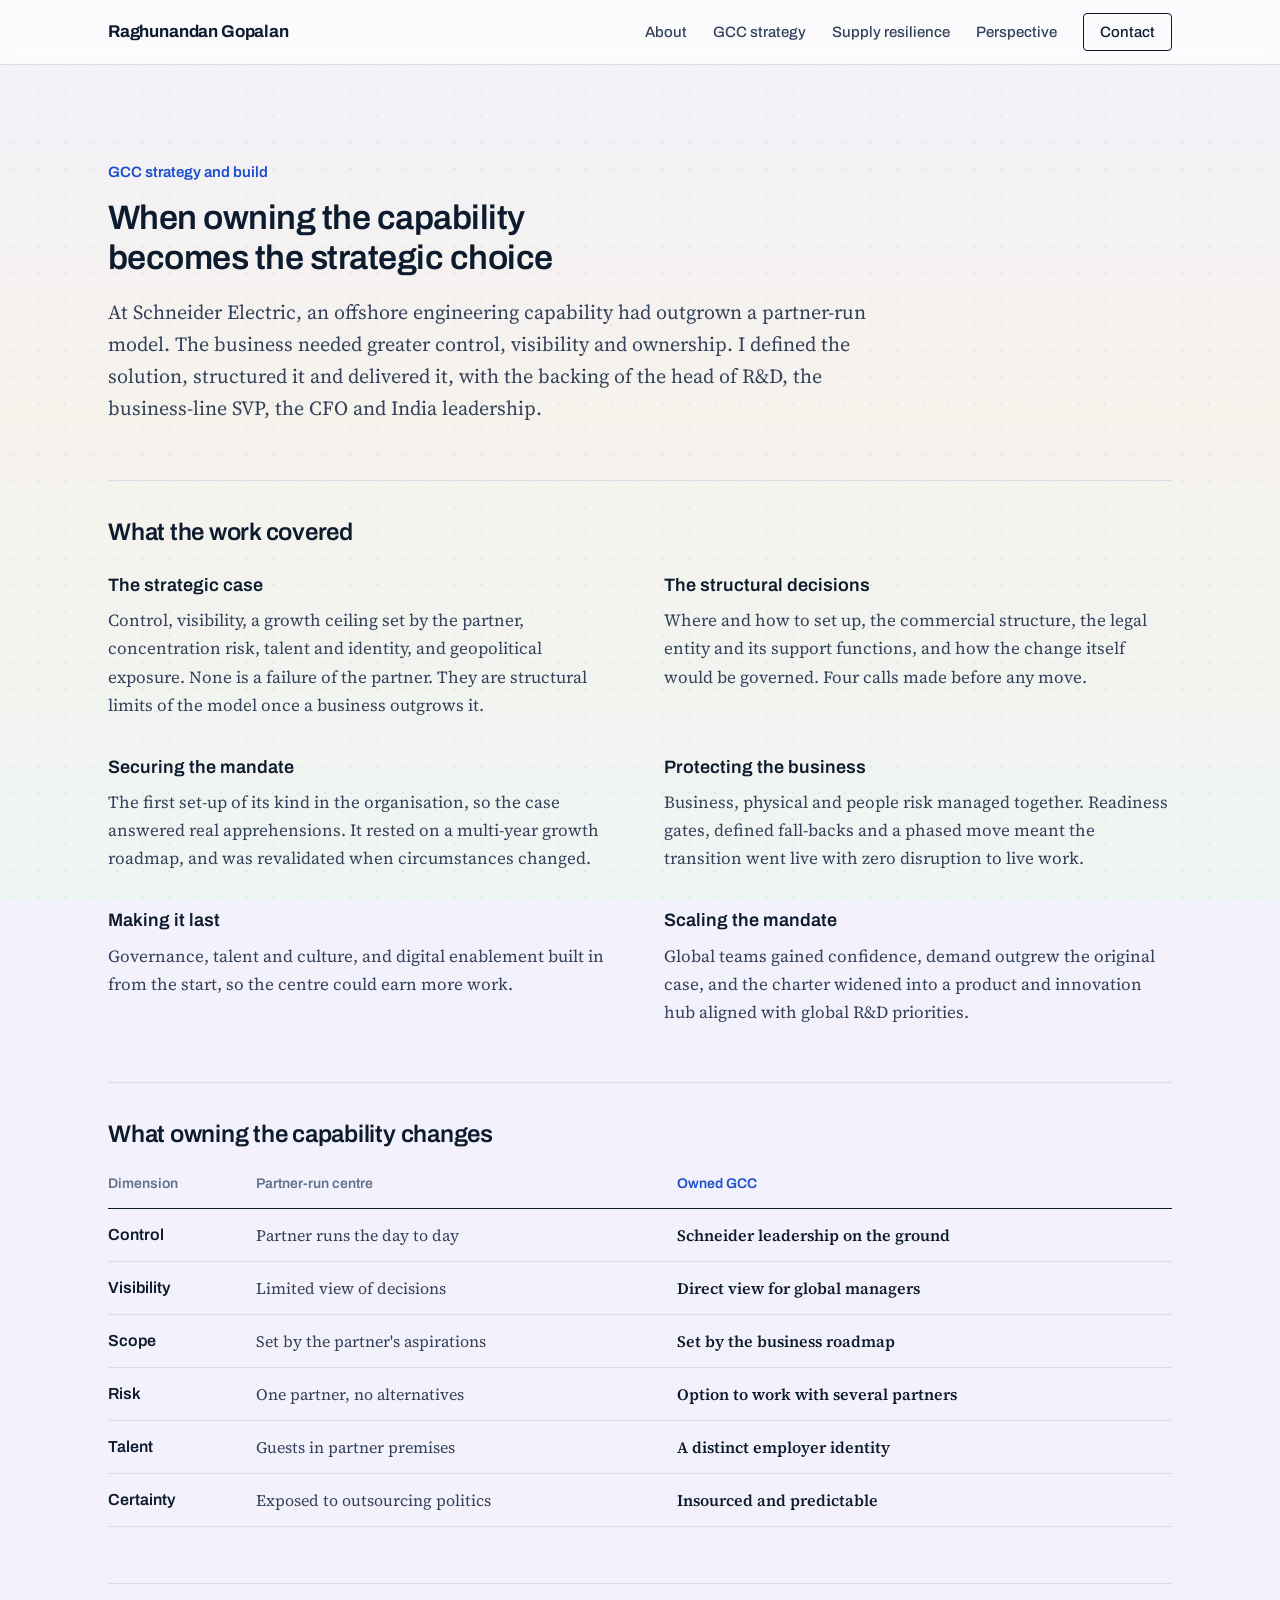
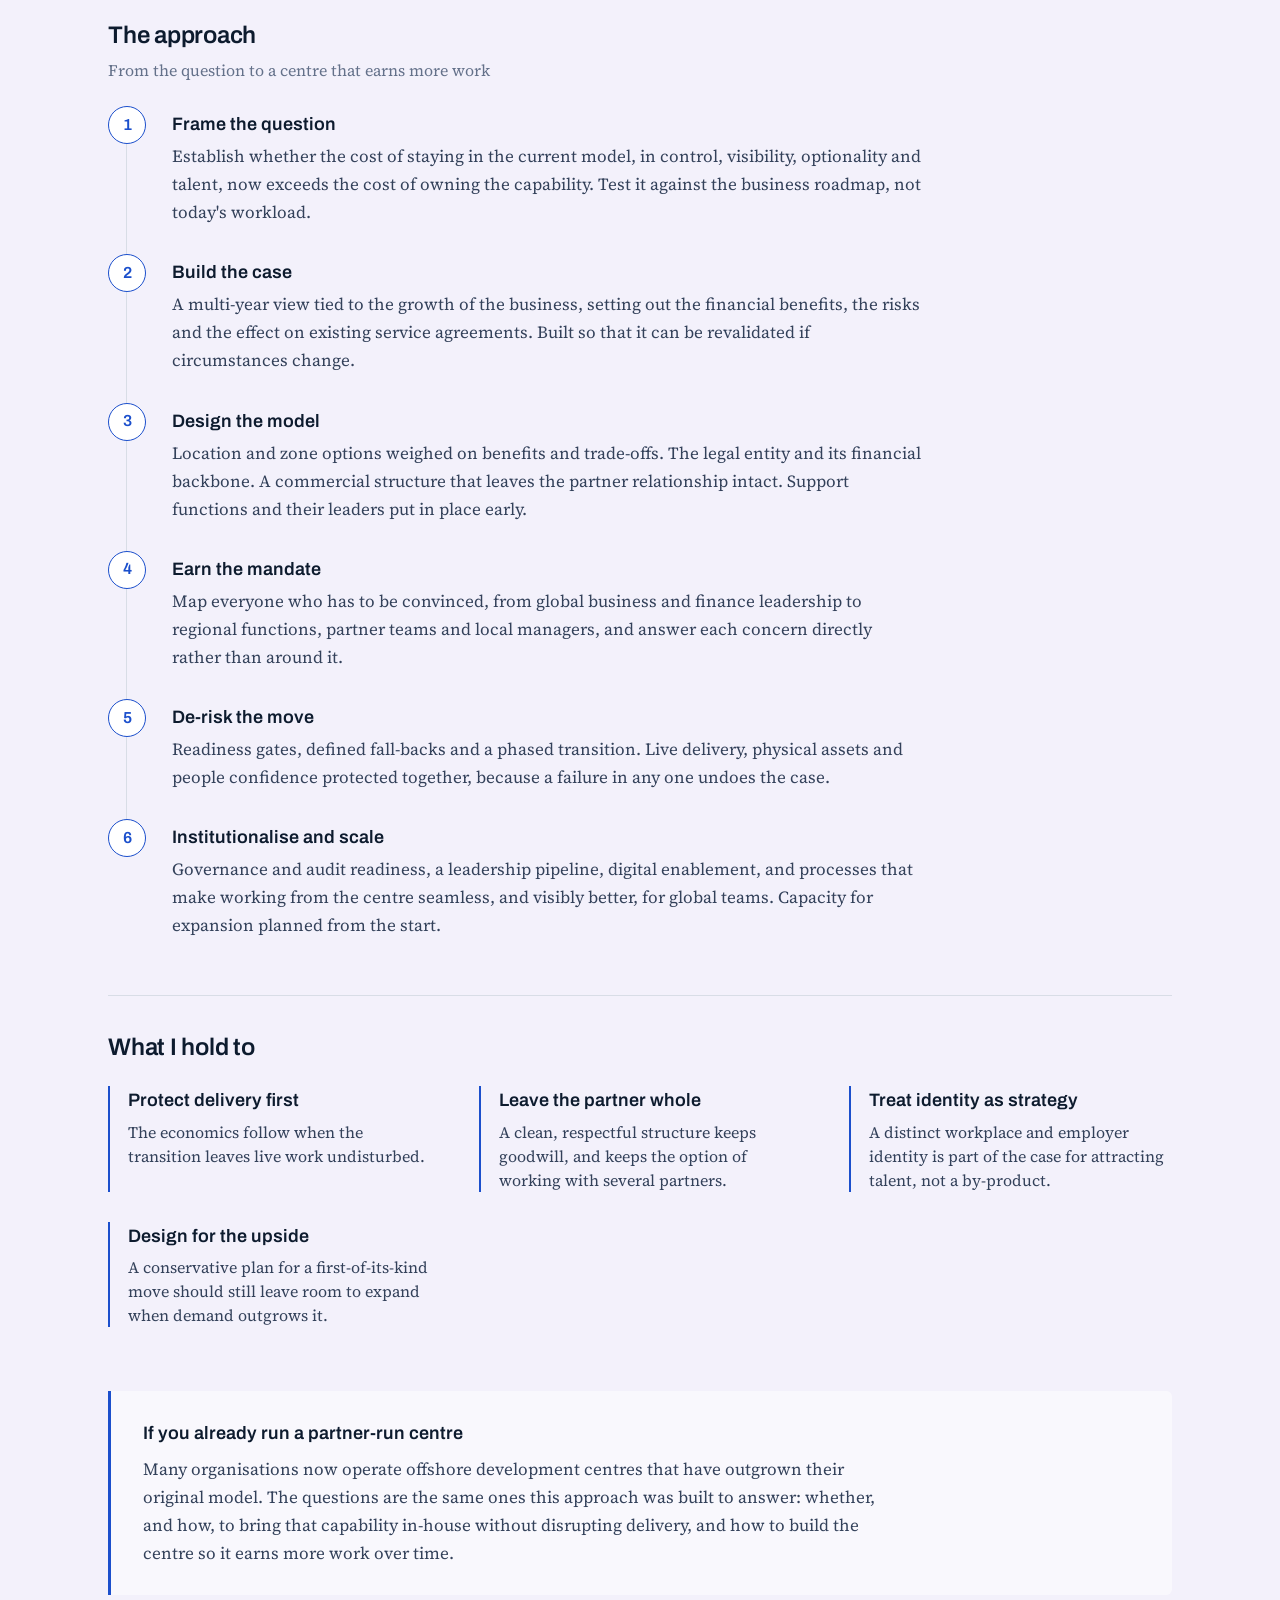
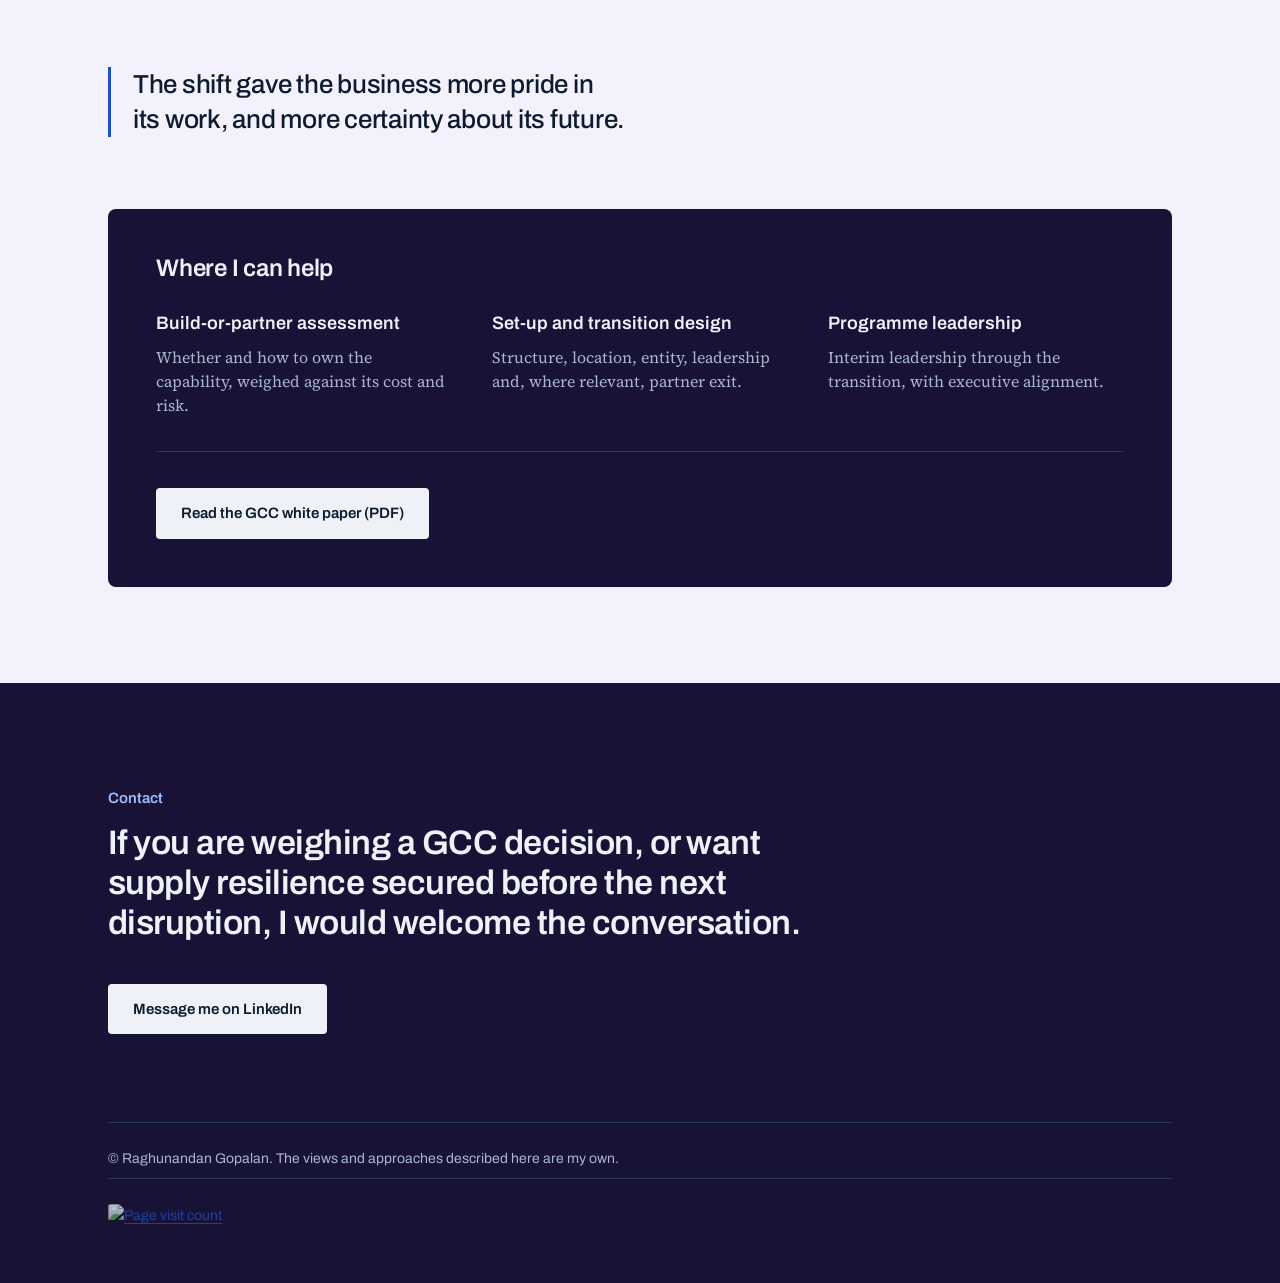
==== commit db907fb1: "Add files via upload" ====
--- a/gcc.html
+++ b/gcc.html
@@ -11,12 +11,21 @@
 <link rel="preconnect" href="https://fonts.gstatic.com" crossorigin>
 <link href="https://fonts.googleapis.com/css2?family=Archivo:wght@500;600;700&family=Source+Serif+4:opsz,wght@8..60,400;8..60,600&display=swap" rel="stylesheet">
 <style>
-:root{--paper:#fff;--wash:#F2F4F8;--ink:#0D1B2E;--body:#33415A;--muted:#64718A;--rule:#D8DDE6;--accent:#1B4FCC;--on-accent:#fff;--deep:#0D1B2E;--on-deep:#EEF2F8;--on-deep-muted:#A9B6CB;--deep-rule:#2A3A54;--deep-accent:#9DBBFF}
-@media (prefers-color-scheme:dark){:root{--paper:#0B1420;--wash:#101C2C;--ink:#EEF2F8;--body:#C0CADA;--muted:#8E9BB2;--rule:#233349;--accent:#9DBBFF;--on-accent:#0B1420;--deep:#070E18}}
+:root{--paper:#fff;--wash:rgba(255,255,255,.55);--ink:#0D1B2E;--body:#33415A;--muted:#64718A;--rule:#D8DDE6;--accent:#1B4FCC;--on-accent:#fff;--deep:#181236;--deep2:#241A3D;--hero-fade:#F3F1FB;--on-deep:#EEF2F8;--on-deep-muted:#A9B6CB;--deep-rule:#2A3A54;--deep-accent:#9DBBFF}
+@media (prefers-color-scheme:dark){:root{--paper:#0B1420;--wash:#101C2C;--ink:#EEF2F8;--body:#C0CADA;--muted:#8E9BB2;--rule:#233349;--accent:#9DBBFF;--on-accent:#0B1420;--deep:#070E18;--deep2:#070E18;--hero-fade:#0B1420}}
 *{box-sizing:border-box;margin:0;padding:0}
 html{scroll-behavior:smooth;-webkit-text-size-adjust:100%}
 @media (prefers-reduced-motion:reduce){html{scroll-behavior:auto}}
-body{background:var(--paper);color:var(--body);font-family:'Source Serif 4',Georgia,serif;font-size:18px;line-height:1.65}
+body{
+  color:var(--body);font-family:'Source Serif 4',Georgia,serif;font-size:18px;line-height:1.65;
+  background-color:#F3F1FB;
+  background-image:radial-gradient(rgba(27,79,204,.08) 1px, transparent 1px),linear-gradient(180deg,#F3F1FB 0%,#F6F2EC 45%,#EFF5F3 100%);
+  background-size:26px 26px, auto;
+  background-attachment:fixed, fixed;
+}
+@media (prefers-color-scheme:dark){
+  body{background-color:var(--paper);background-image:none;background-attachment:scroll}
+}
 h1,h2,h3,strong,dt,th,.btn,.kicker,.top,.small{font-family:'Archivo','Helvetica Neue',Arial,sans-serif}
 h1,h2,h3,strong,dt{color:var(--ink)}
 a{color:var(--accent);text-underline-offset:3px}
@@ -27,7 +36,8 @@
 .wrap{max-width:1120px;margin:0 auto;padding:0 28px}
 [id]{scroll-margin-top:84px}
 
-.top{position:sticky;top:0;z-index:10;background:var(--paper);border-bottom:1px solid var(--rule);font-size:15px}
+.top{position:sticky;top:0;z-index:10;background:rgba(255,255,255,.68);backdrop-filter:blur(8px);-webkit-backdrop-filter:blur(8px);border-bottom:1px solid var(--rule);font-size:15px}
+@media (prefers-color-scheme:dark){.top{background:var(--paper);backdrop-filter:none;-webkit-backdrop-filter:none}}
 .top .wrap{display:flex;justify-content:space-between;align-items:center;gap:20px;min-height:64px}
 .top a{text-decoration:none;color:var(--body)}
 .top a:hover{color:var(--accent)}
@@ -36,7 +46,9 @@
 .top nav a.pill{border:1px solid var(--ink);color:var(--ink);padding:7px 16px;border-radius:4px}
 .top nav a.pill:hover{background:var(--ink);color:var(--paper)}
 
-.hero{background:var(--deep);color:var(--on-deep-muted)}
+.hero{position:relative;background:linear-gradient(165deg,var(--deep) 0%,var(--deep2) 100%);color:var(--on-deep-muted)}
+.hero::after{content:"";position:absolute;left:0;right:0;bottom:-1px;height:70px;background:linear-gradient(to bottom,rgba(36,26,61,0),var(--hero-fade));pointer-events:none}
+@media (prefers-color-scheme:dark){.hero::after{background:linear-gradient(to bottom,rgba(7,14,24,0),var(--hero-fade))}}
 .hero .wrap{padding-top:84px;padding-bottom:88px}
 .hero .role{font-family:'Archivo',sans-serif;font-weight:500;font-size:16px;color:var(--deep-accent);margin-bottom:22px}
 h1{color:var(--on-deep);font-weight:600;font-size:clamp(32px,4.2vw,48px);line-height:1.12;letter-spacing:-.02em;max-width:19em;text-wrap:balance}
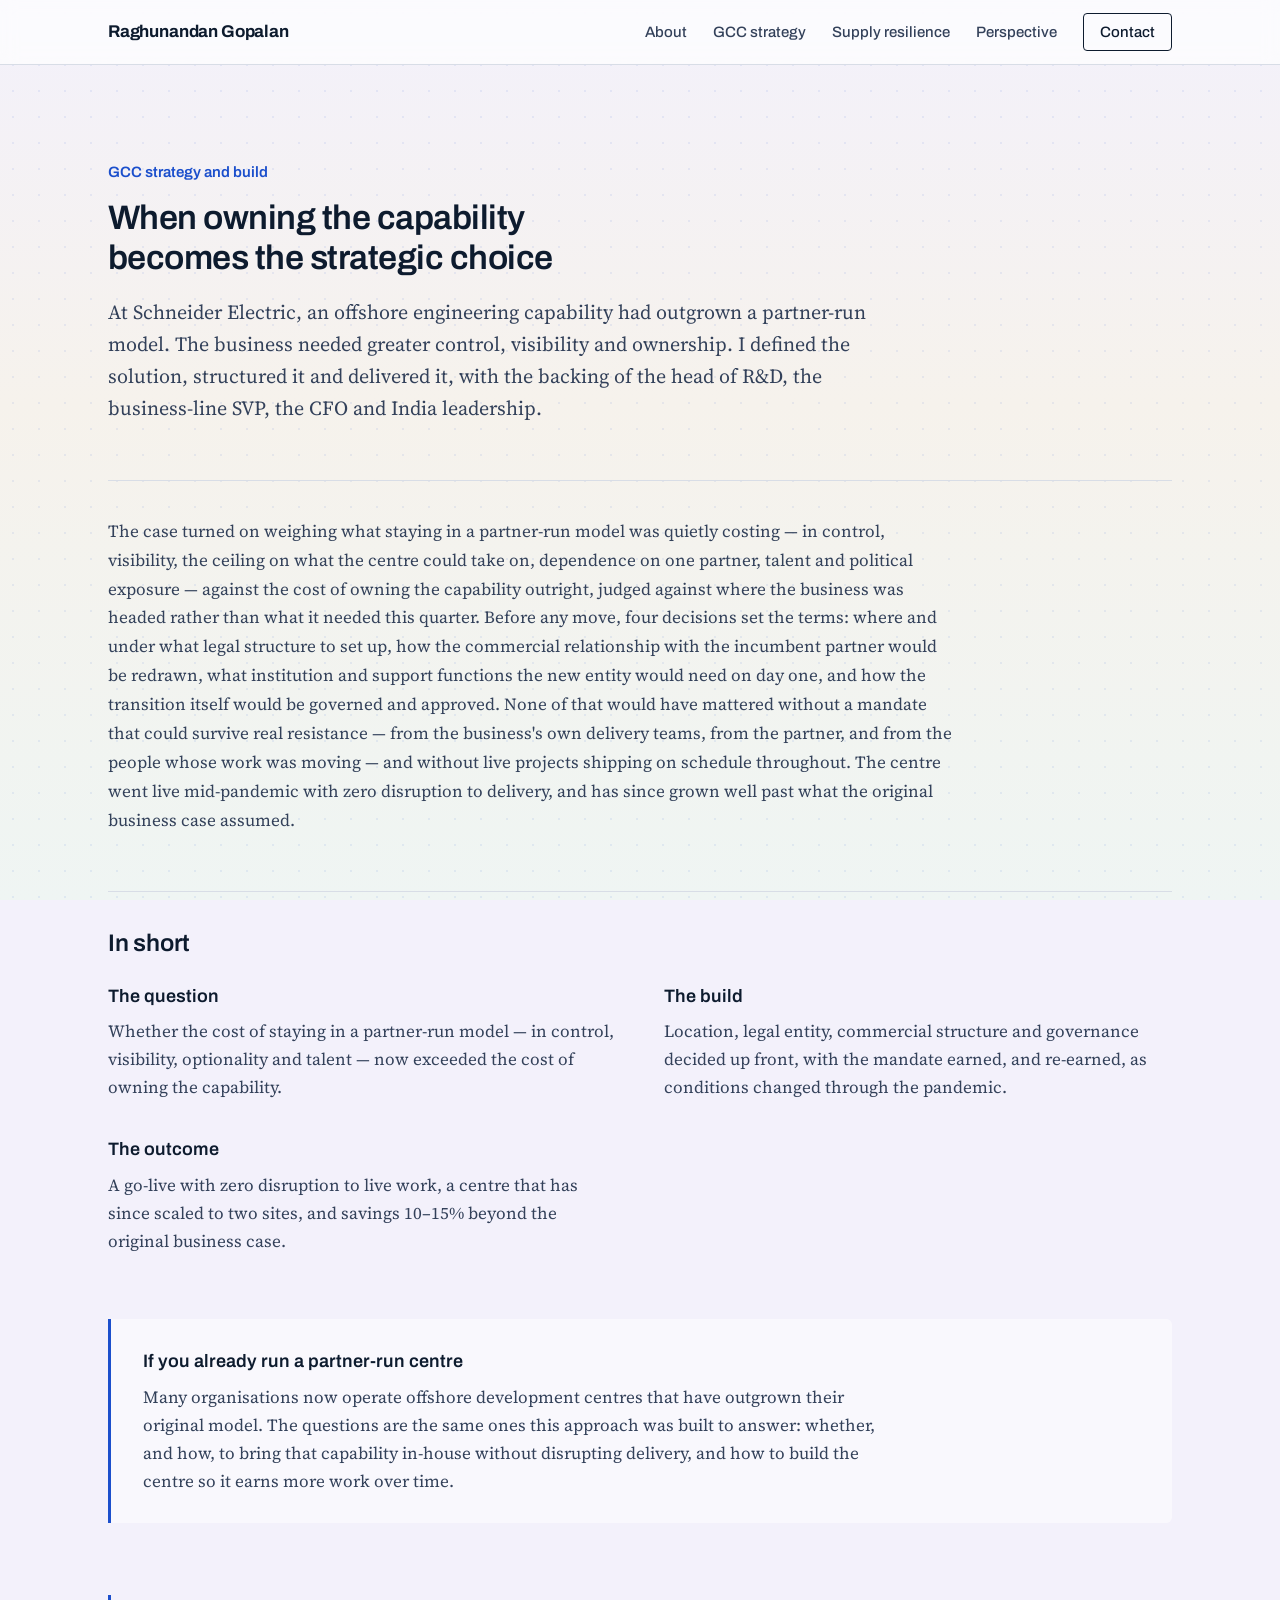
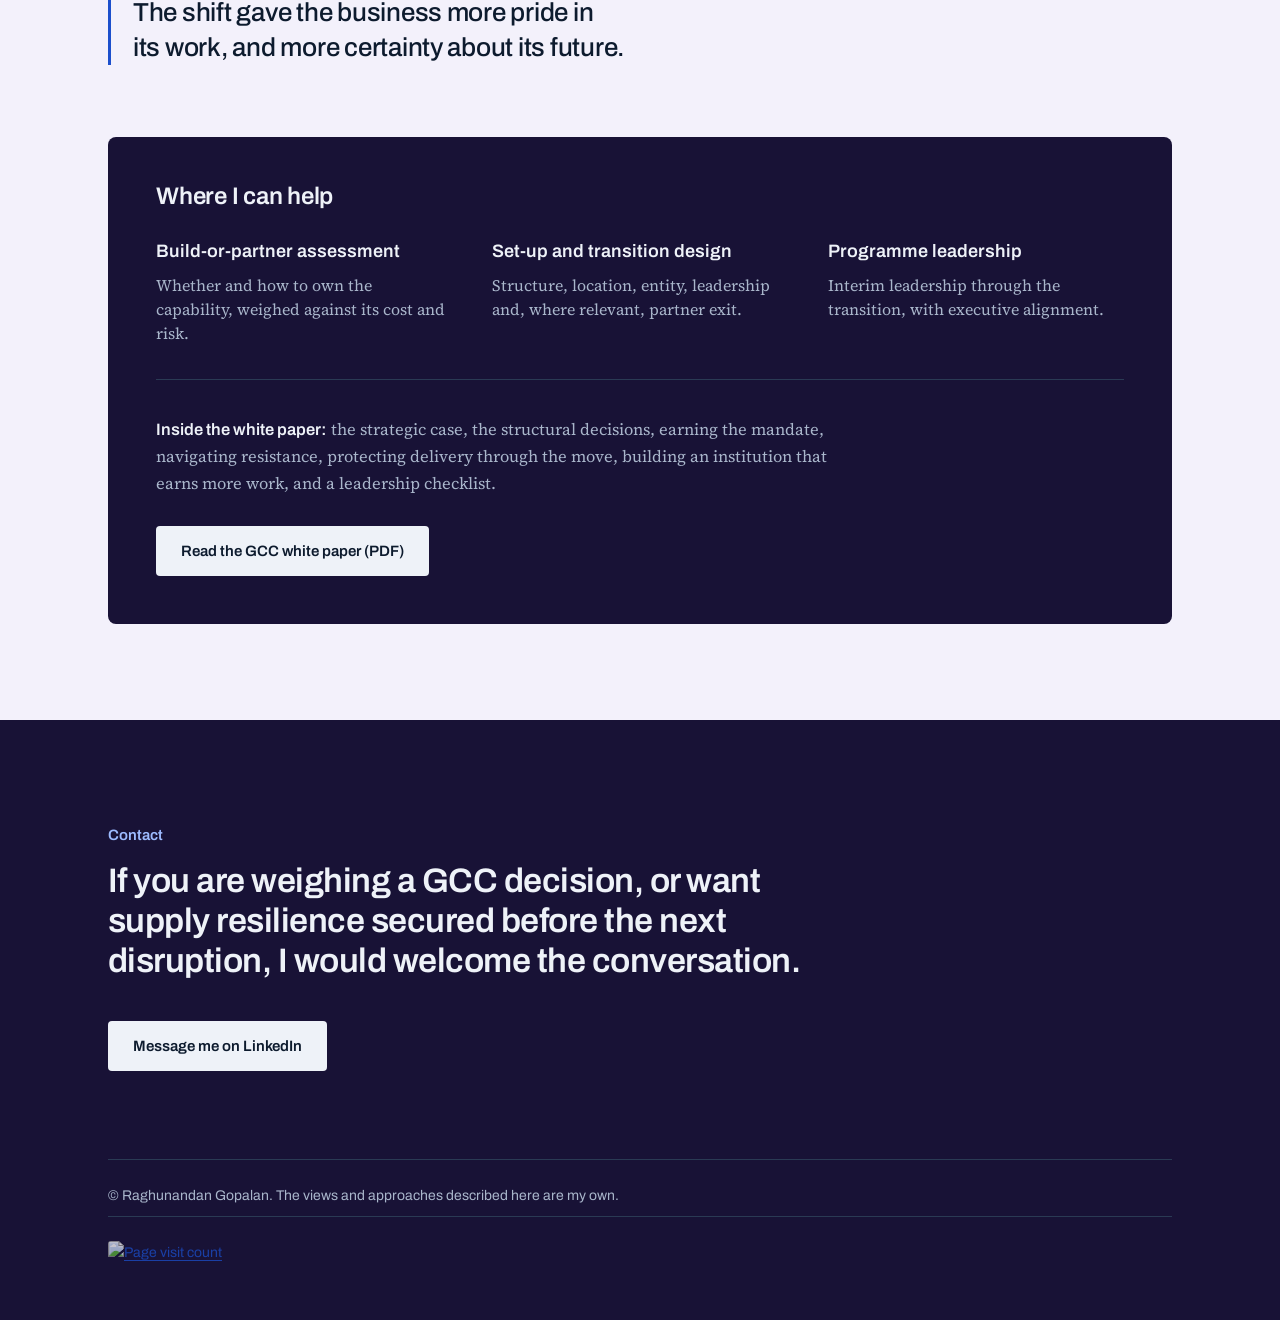
==== commit f6f82b1f: "Add files via upload" ====
--- a/gcc.html
+++ b/gcc.html
@@ -172,21 +172,11 @@
 <main>
 <section class="area"><div class="wrap">
 <p class="kicker">GCC strategy and build</p><h2>When owning the capability becomes the strategic choice</h2><p class="lead">At Schneider Electric, an offshore engineering capability had outgrown a partner-run model. The business needed greater control, visibility and ownership. I defined the solution, structured it and delivered it, with the backing of the head of R&amp;D, the business-line SVP, the CFO and India leadership.</p>
-<div class="row"><div class="row-head"><h3>What the work covered</h3></div><div class="row-body"><dl class="facts"><div><dt>The strategic case</dt><dd>Control, visibility, a growth ceiling set by the partner, concentration risk, talent and identity, and geopolitical exposure. None is a failure of the partner. They are structural limits of the model once a business outgrows it.</dd></div><div><dt>The structural decisions</dt><dd>Where and how to set up, the commercial structure, the legal entity and its support functions, and how the change itself would be governed. Four calls made before any move.</dd></div><div><dt>Securing the mandate</dt><dd>The first set-up of its kind in the organisation, so the case answered real apprehensions. It rested on a multi-year growth roadmap, and was revalidated when circumstances changed.</dd></div><div><dt>Protecting the business</dt><dd>Business, physical and people risk managed together. Readiness gates, defined fall-backs and a phased move meant the transition went live with zero disruption to live work.</dd></div><div><dt>Making it last</dt><dd>Governance, talent and culture, and digital enablement built in from the start, so the centre could earn more work.</dd></div><div><dt>Scaling the mandate</dt><dd>Global teams gained confidence, demand outgrew the original case, and the charter widened into a product and innovation hub aligned with global R&amp;D priorities.</dd></div></dl></div></div>
-<div class="row"><div class="row-head"><h3>What owning the capability changes</h3></div><div class="row-body"><div class="table-scroll"><table class="levers compare">
-<thead><tr><th scope="col">Dimension</th><th scope="col">Partner-run centre</th><th scope="col">Owned GCC</th></tr></thead><tbody>
-<tr><td>Control</td><td>Partner runs the day to day</td><td>Schneider leadership on the ground</td></tr>
-<tr><td>Visibility</td><td>Limited view of decisions</td><td>Direct view for global managers</td></tr>
-<tr><td>Scope</td><td>Set by the partner's aspirations</td><td>Set by the business roadmap</td></tr>
-<tr><td>Risk</td><td>One partner, no alternatives</td><td>Option to work with several partners</td></tr>
-<tr><td>Talent</td><td>Guests in partner premises</td><td>A distinct employer identity</td></tr>
-<tr><td>Certainty</td><td>Exposed to outsourcing politics</td><td>Insourced and predictable</td></tr>
-</tbody></table></div></div></div>
-<div class="row"><div class="row-head"><h3>The approach</h3><p>From the question to a centre that earns more work</p></div><div class="row-body"><ol class="steps"><li><div><strong>Frame the question</strong><p>Establish whether the cost of staying in the current model, in control, visibility, optionality and talent, now exceeds the cost of owning the capability. Test it against the business roadmap, not today's workload.</p></div></li><li><div><strong>Build the case</strong><p>A multi-year view tied to the growth of the business, setting out the financial benefits, the risks and the effect on existing service agreements. Built so that it can be revalidated if circumstances change.</p></div></li><li><div><strong>Design the model</strong><p>Location and zone options weighed on benefits and trade-offs. The legal entity and its financial backbone. A commercial structure that leaves the partner relationship intact. Support functions and their leaders put in place early.</p></div></li><li><div><strong>Earn the mandate</strong><p>Map everyone who has to be convinced, from global business and finance leadership to regional functions, partner teams and local managers, and answer each concern directly rather than around it.</p></div></li><li><div><strong>De-risk the move</strong><p>Readiness gates, defined fall-backs and a phased transition. Live delivery, physical assets and people confidence protected together, because a failure in any one undoes the case.</p></div></li><li><div><strong>Institutionalise and scale</strong><p>Governance and audit readiness, a leadership pipeline, digital enablement, and processes that make working from the centre seamless, and visibly better, for global teams. Capacity for expansion planned from the start.</p></div></li></ol></div></div>
-<div class="row"><div class="row-head"><h3>What I hold to</h3></div><div class="row-body"><ul class="principles"><li><strong>Protect delivery first</strong><span>The economics follow when the transition leaves live work undisturbed.</span></li><li><strong>Leave the partner whole</strong><span>A clean, respectful structure keeps goodwill, and keeps the option of working with several partners.</span></li><li><strong>Treat identity as strategy</strong><span>A distinct workplace and employer identity is part of the case for attracting talent, not a by-product.</span></li><li><strong>Design for the upside</strong><span>A conservative plan for a first-of-its-kind move should still leave room to expand when demand outgrows it.</span></li></ul></div></div>
+<div class="row"><div class="row-body"><p style="font-size:17px;line-height:1.7;max-width:50em">The case turned on weighing what staying in a partner-run model was quietly costing &mdash; in control, visibility, the ceiling on what the centre could take on, dependence on one partner, talent and political exposure &mdash; against the cost of owning the capability outright, judged against where the business was headed rather than what it needed this quarter. Before any move, four decisions set the terms: where and under what legal structure to set up, how the commercial relationship with the incumbent partner would be redrawn, what institution and support functions the new entity would need on day one, and how the transition itself would be governed and approved. None of that would have mattered without a mandate that could survive real resistance &mdash; from the business's own delivery teams, from the partner, and from the people whose work was moving &mdash; and without live projects shipping on schedule throughout. The centre went live mid-pandemic with zero disruption to delivery, and has since grown well past what the original business case assumed.</p></div></div>
+<div class="row"><div class="row-head"><h3>In short</h3></div><div class="row-body"><dl class="facts"><div><dt>The question</dt><dd>Whether the cost of staying in a partner-run model &mdash; in control, visibility, optionality and talent &mdash; now exceeded the cost of owning the capability.</dd></div><div><dt>The build</dt><dd>Location, legal entity, commercial structure and governance decided up front, with the mandate earned, and re-earned, as conditions changed through the pandemic.</dd></div><div><dt>The outcome</dt><dd>A go-live with zero disruption to live work, a centre that has since scaled to two sites, and savings 10&ndash;15% beyond the original business case.</dd></div></dl></div></div>
 <aside class="note"><strong>If you already run a partner-run centre</strong><p>Many organisations now operate offshore development centres that have outgrown their original model. The questions are the same ones this approach was built to answer: whether, and how, to bring that capability in-house without disrupting delivery, and how to build the centre so it earns more work over time.</p></aside>
 <blockquote class="callout">The shift gave the business more pride in its work, and more certainty about its future.</blockquote>
-<div class="panel"><h3>Where I can help</h3><ul class="help"><li><strong>Build-or-partner assessment</strong><span>Whether and how to own the capability, weighed against its cost and risk.</span></li><li><strong>Set-up and transition design</strong><span>Structure, location, entity, leadership and, where relevant, partner exit.</span></li><li><strong>Programme leadership</strong><span>Interim leadership through the transition, with executive alignment.</span></li></ul><a class="btn light" href="assets/Raghunandan-Gopalan-GCC-White-Paper.pdf">Read the GCC white paper (PDF)</a></div>
+<div class="panel"><h3>Where I can help</h3><ul class="help"><li><strong>Build-or-partner assessment</strong><span>Whether and how to own the capability, weighed against its cost and risk.</span></li><li><strong>Set-up and transition design</strong><span>Structure, location, entity, leadership and, where relevant, partner exit.</span></li><li><strong>Programme leadership</strong><span>Interim leadership through the transition, with executive alignment.</span></li></ul><p style="color:var(--on-deep-muted);font-size:16.5px;max-width:42em;margin-bottom:28px"><strong style="color:var(--on-deep);font-weight:600">Inside the white paper:</strong> the strategic case, the structural decisions, earning the mandate, navigating resistance, protecting delivery through the move, building an institution that earns more work, and a leadership checklist.</p><a class="btn light" href="assets/Raghunandan-Gopalan-GCC-White-Paper.pdf">Read the GCC white paper (PDF)</a></div>
 </div></section>
 </main>
 <footer id="contact"><div class="wrap">
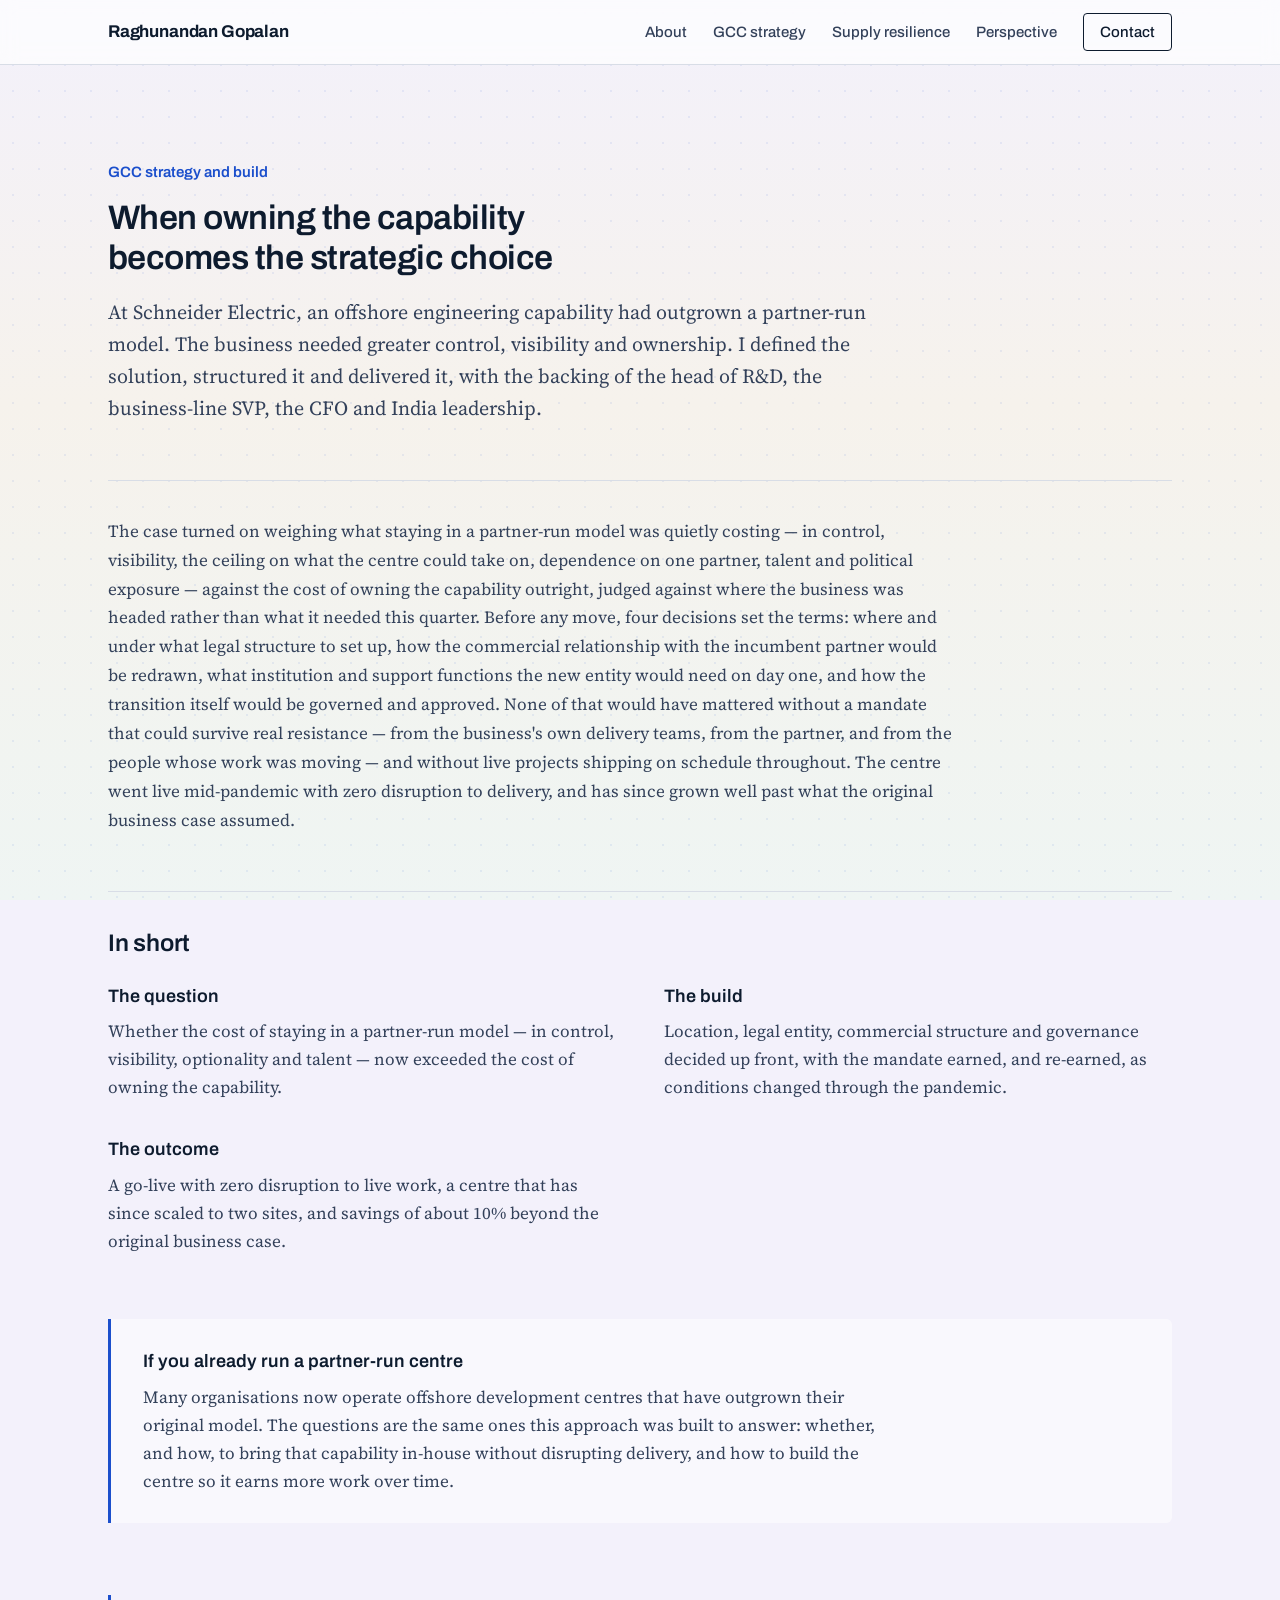
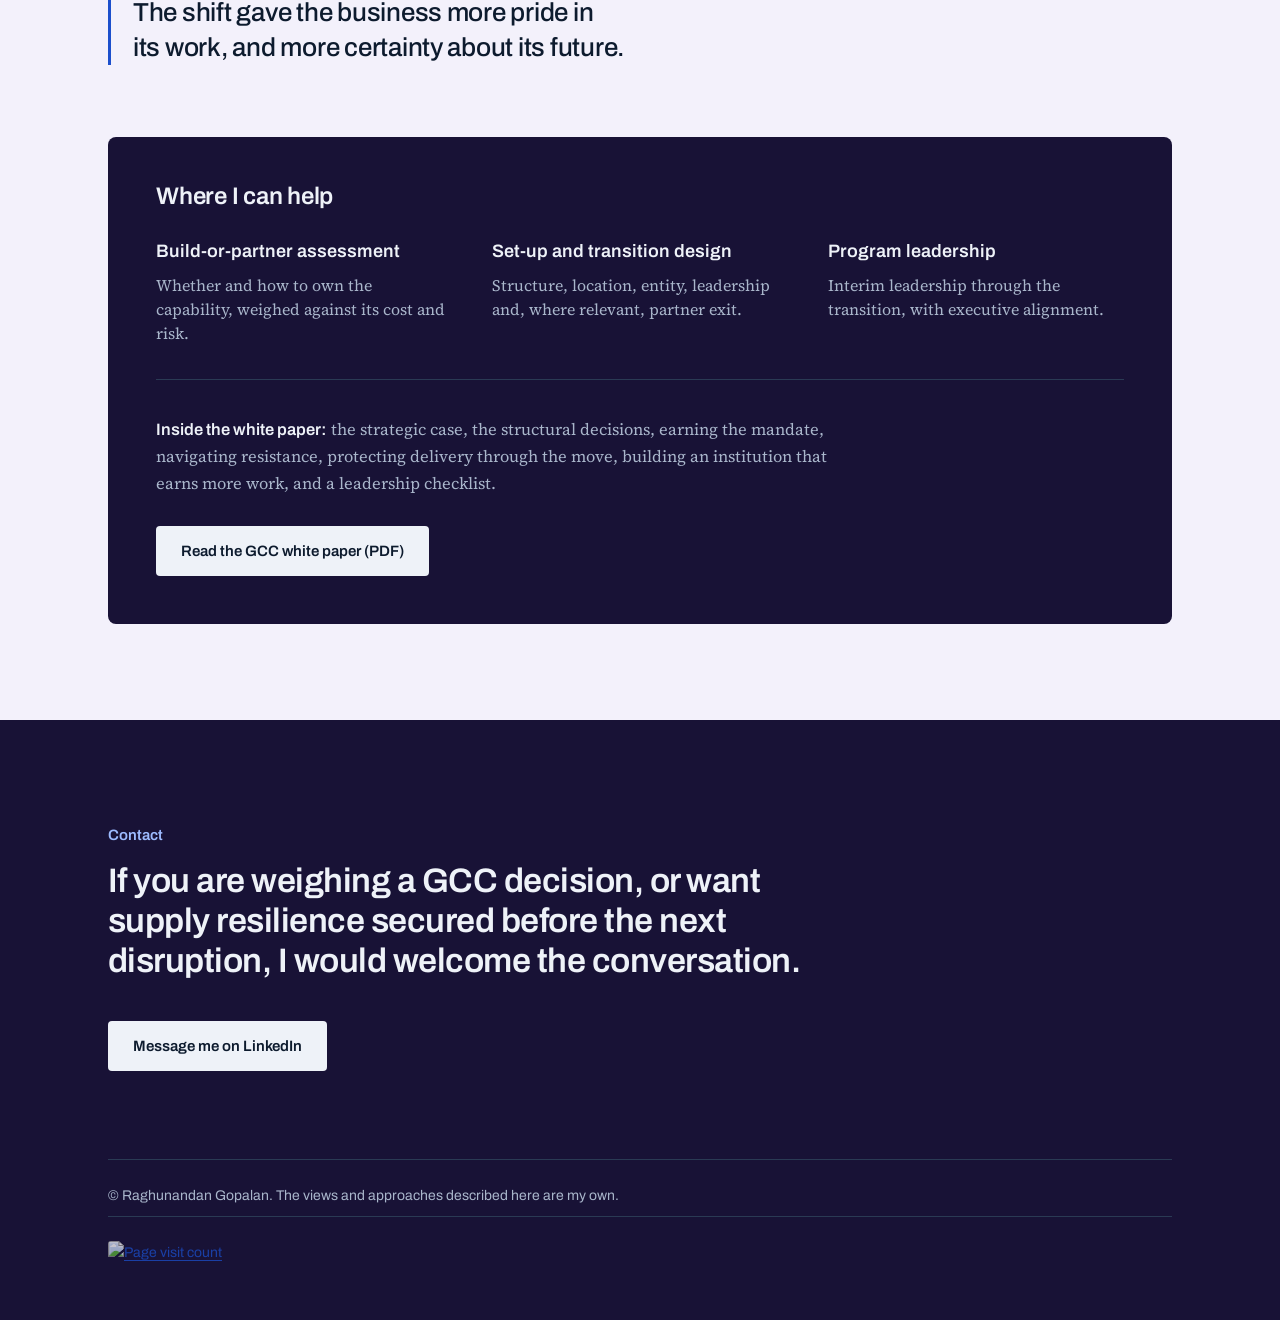
==== commit e7e97f39: "Add files via upload" ====
--- a/gcc.html
+++ b/gcc.html
@@ -173,10 +173,10 @@
 <section class="area"><div class="wrap">
 <p class="kicker">GCC strategy and build</p><h2>When owning the capability becomes the strategic choice</h2><p class="lead">At Schneider Electric, an offshore engineering capability had outgrown a partner-run model. The business needed greater control, visibility and ownership. I defined the solution, structured it and delivered it, with the backing of the head of R&amp;D, the business-line SVP, the CFO and India leadership.</p>
 <div class="row"><div class="row-body"><p style="font-size:17px;line-height:1.7;max-width:50em">The case turned on weighing what staying in a partner-run model was quietly costing &mdash; in control, visibility, the ceiling on what the centre could take on, dependence on one partner, talent and political exposure &mdash; against the cost of owning the capability outright, judged against where the business was headed rather than what it needed this quarter. Before any move, four decisions set the terms: where and under what legal structure to set up, how the commercial relationship with the incumbent partner would be redrawn, what institution and support functions the new entity would need on day one, and how the transition itself would be governed and approved. None of that would have mattered without a mandate that could survive real resistance &mdash; from the business's own delivery teams, from the partner, and from the people whose work was moving &mdash; and without live projects shipping on schedule throughout. The centre went live mid-pandemic with zero disruption to delivery, and has since grown well past what the original business case assumed.</p></div></div>
-<div class="row"><div class="row-head"><h3>In short</h3></div><div class="row-body"><dl class="facts"><div><dt>The question</dt><dd>Whether the cost of staying in a partner-run model &mdash; in control, visibility, optionality and talent &mdash; now exceeded the cost of owning the capability.</dd></div><div><dt>The build</dt><dd>Location, legal entity, commercial structure and governance decided up front, with the mandate earned, and re-earned, as conditions changed through the pandemic.</dd></div><div><dt>The outcome</dt><dd>A go-live with zero disruption to live work, a centre that has since scaled to two sites, and savings 10&ndash;15% beyond the original business case.</dd></div></dl></div></div>
+<div class="row"><div class="row-head"><h3>In short</h3></div><div class="row-body"><dl class="facts"><div><dt>The question</dt><dd>Whether the cost of staying in a partner-run model &mdash; in control, visibility, optionality and talent &mdash; now exceeded the cost of owning the capability.</dd></div><div><dt>The build</dt><dd>Location, legal entity, commercial structure and governance decided up front, with the mandate earned, and re-earned, as conditions changed through the pandemic.</dd></div><div><dt>The outcome</dt><dd>A go-live with zero disruption to live work, a centre that has since scaled to two sites, and savings of about 10% beyond the original business case.</dd></div></dl></div></div>
 <aside class="note"><strong>If you already run a partner-run centre</strong><p>Many organisations now operate offshore development centres that have outgrown their original model. The questions are the same ones this approach was built to answer: whether, and how, to bring that capability in-house without disrupting delivery, and how to build the centre so it earns more work over time.</p></aside>
 <blockquote class="callout">The shift gave the business more pride in its work, and more certainty about its future.</blockquote>
-<div class="panel"><h3>Where I can help</h3><ul class="help"><li><strong>Build-or-partner assessment</strong><span>Whether and how to own the capability, weighed against its cost and risk.</span></li><li><strong>Set-up and transition design</strong><span>Structure, location, entity, leadership and, where relevant, partner exit.</span></li><li><strong>Programme leadership</strong><span>Interim leadership through the transition, with executive alignment.</span></li></ul><p style="color:var(--on-deep-muted);font-size:16.5px;max-width:42em;margin-bottom:28px"><strong style="color:var(--on-deep);font-weight:600">Inside the white paper:</strong> the strategic case, the structural decisions, earning the mandate, navigating resistance, protecting delivery through the move, building an institution that earns more work, and a leadership checklist.</p><a class="btn light" href="assets/Raghunandan-Gopalan-GCC-White-Paper.pdf">Read the GCC white paper (PDF)</a></div>
+<div class="panel"><h3>Where I can help</h3><ul class="help"><li><strong>Build-or-partner assessment</strong><span>Whether and how to own the capability, weighed against its cost and risk.</span></li><li><strong>Set-up and transition design</strong><span>Structure, location, entity, leadership and, where relevant, partner exit.</span></li><li><strong>Program leadership</strong><span>Interim leadership through the transition, with executive alignment.</span></li></ul><p style="color:var(--on-deep-muted);font-size:16.5px;max-width:42em;margin-bottom:28px"><strong style="color:var(--on-deep);font-weight:600">Inside the white paper:</strong> the strategic case, the structural decisions, earning the mandate, navigating resistance, protecting delivery through the move, building an institution that earns more work, and a leadership checklist.</p><a class="btn light" href="assets/Raghunandan-Gopalan-GCC-White-Paper.pdf">Read the GCC white paper (PDF)</a></div>
 </div></section>
 </main>
 <footer id="contact"><div class="wrap">
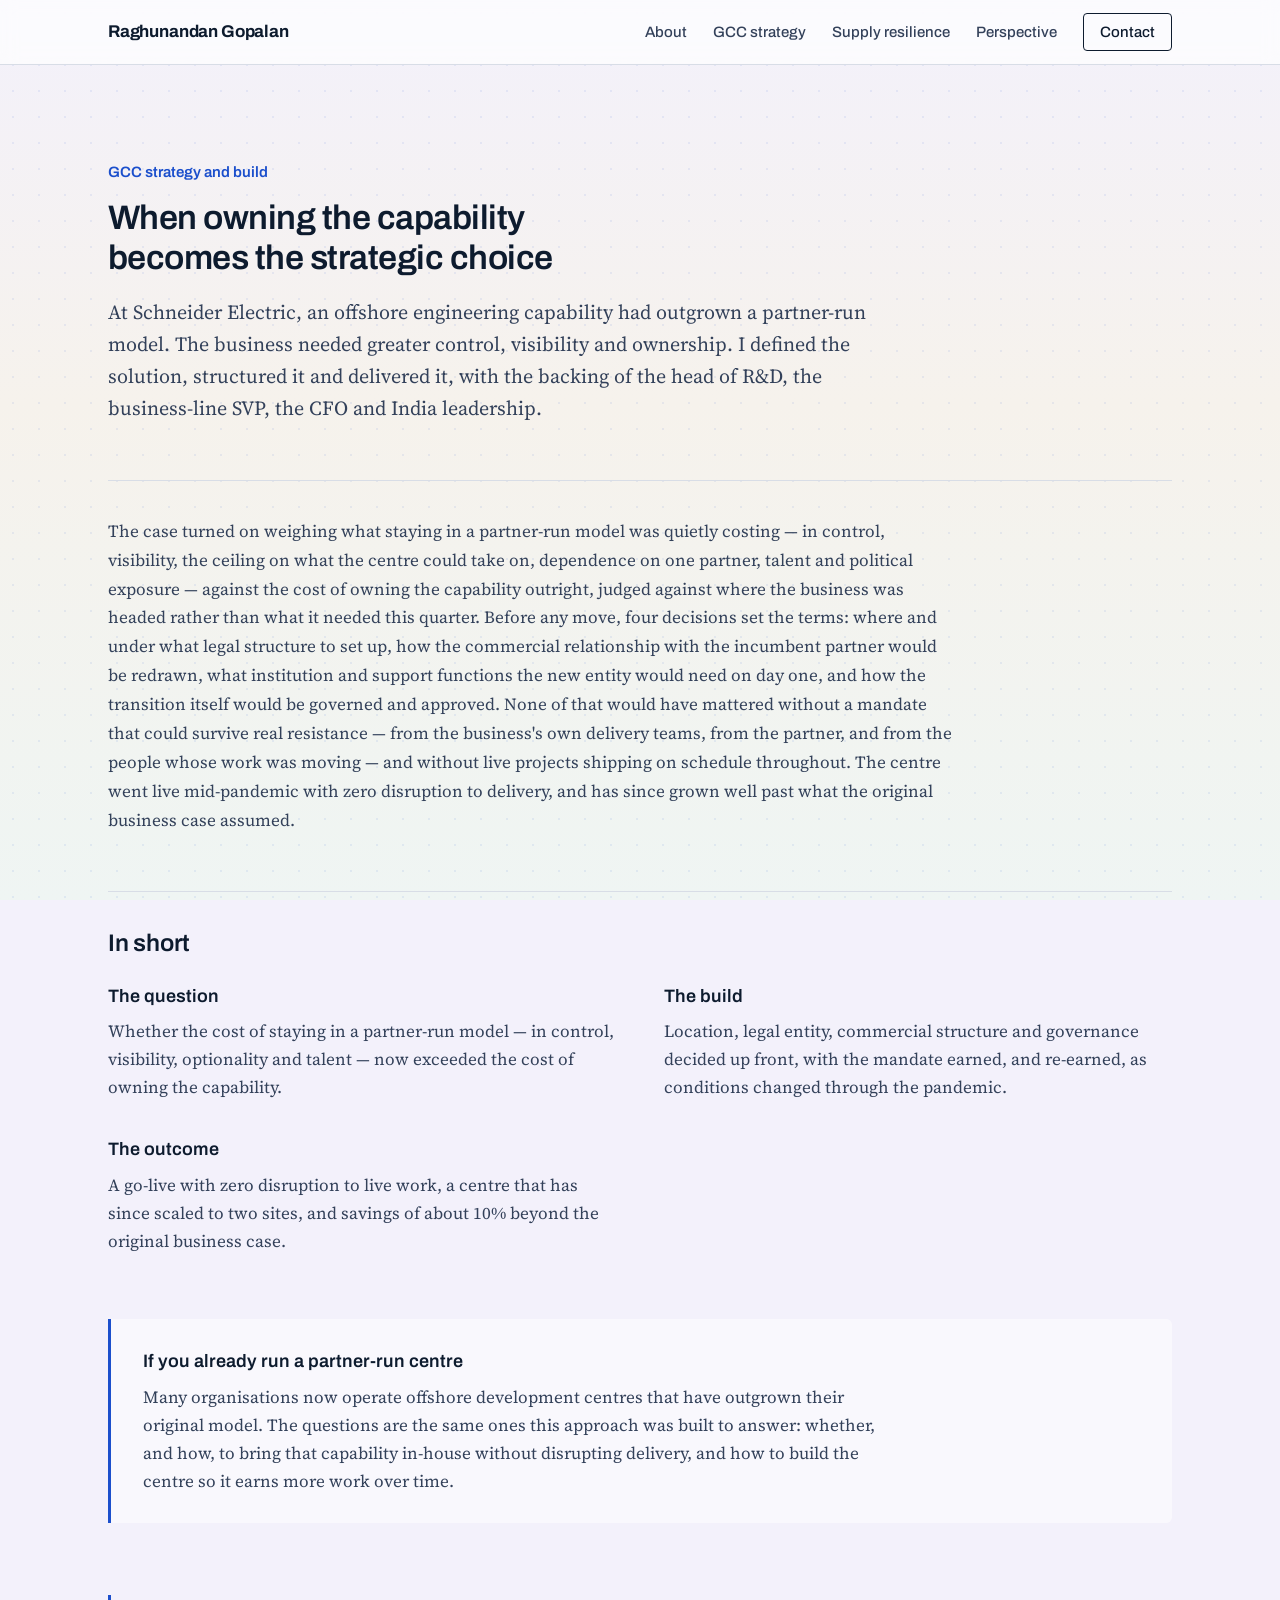
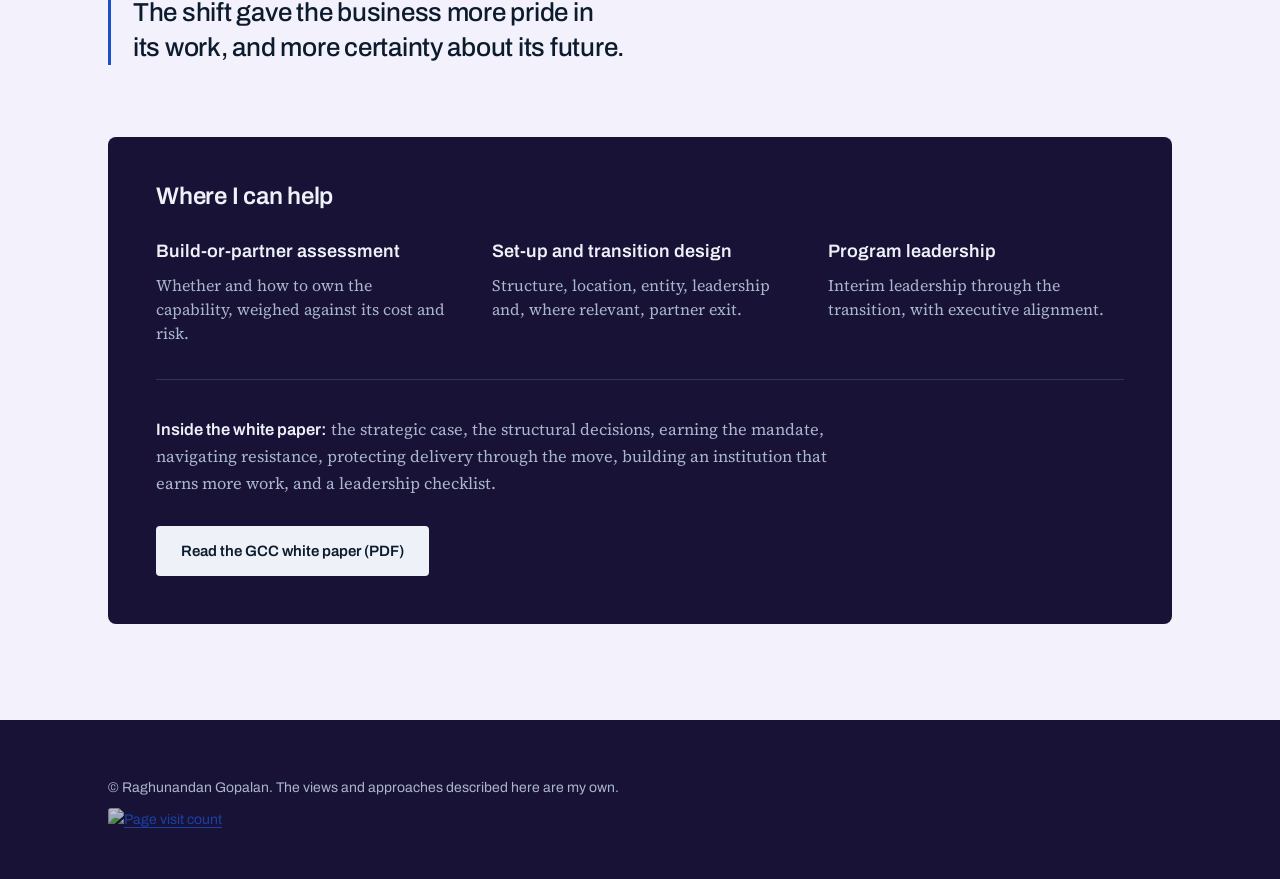
==== commit 615d5448: "Add files via upload" ====
--- a/gcc.html
+++ b/gcc.html
@@ -61,6 +61,12 @@
 .btn.light{background:var(--on-deep);color:#0D1B2E}
 .btn.light:hover{background:#fff}
 .btn.ghost{border-color:var(--deep-rule);color:var(--on-deep)}
+.contact-details{margin-top:40px;display:flex;flex-wrap:wrap;gap:28px 40px;font-family:'Archivo',sans-serif;font-size:15px}
+.contact-details p{margin:0}
+.contact-details strong{color:var(--on-deep);font-weight:600}
+.contact-details a{color:var(--on-deep-muted)}
+footer.slim{padding:56px 0 48px}
+footer.slim .small{margin-top:0;padding-top:0;border-top:0}
 .btn.ghost:hover{border-color:var(--on-deep)}
 
 section{padding:96px 0}
@@ -166,7 +172,7 @@
     <a class="hide-s" href="gcc.html" aria-current="page">GCC strategy</a>
     <a class="hide-s" href="supply.html">Supply resilience</a>
     <a class="hide-s" href="perspective.html">Perspective</a>
-    <a class="pill" href="#contact">Contact</a>
+    <a class="pill" href="contact.html">Contact</a>
   </nav>
 </div></header>
 <main>
@@ -179,10 +185,7 @@
 <div class="panel"><h3>Where I can help</h3><ul class="help"><li><strong>Build-or-partner assessment</strong><span>Whether and how to own the capability, weighed against its cost and risk.</span></li><li><strong>Set-up and transition design</strong><span>Structure, location, entity, leadership and, where relevant, partner exit.</span></li><li><strong>Program leadership</strong><span>Interim leadership through the transition, with executive alignment.</span></li></ul><p style="color:var(--on-deep-muted);font-size:16.5px;max-width:42em;margin-bottom:28px"><strong style="color:var(--on-deep);font-weight:600">Inside the white paper:</strong> the strategic case, the structural decisions, earning the mandate, navigating resistance, protecting delivery through the move, building an institution that earns more work, and a leadership checklist.</p><a class="btn light" href="assets/Raghunandan-Gopalan-GCC-White-Paper.pdf">Read the GCC white paper (PDF)</a></div>
 </div></section>
 </main>
-<footer id="contact"><div class="wrap">
-  <p class="kicker">Contact</p>
-  <h2>If you are weighing a GCC decision, or want supply resilience secured before the next disruption, I would welcome the conversation.</h2>
-  <div class="cta"><a class="btn light" href="https://www.linkedin.com/in/raghug/" rel="noopener">Message me on LinkedIn</a></div>
+<footer class="slim"><div class="wrap">
   <p class="small">&copy; Raghunandan Gopalan. The views and approaches described here are my own.</p>
   <p class="small" style="margin-top:8px">
     <a href="https://hits.sh/raghu-gopalan.github.io/gcc.html/" style="opacity:.75" rel="noopener">
